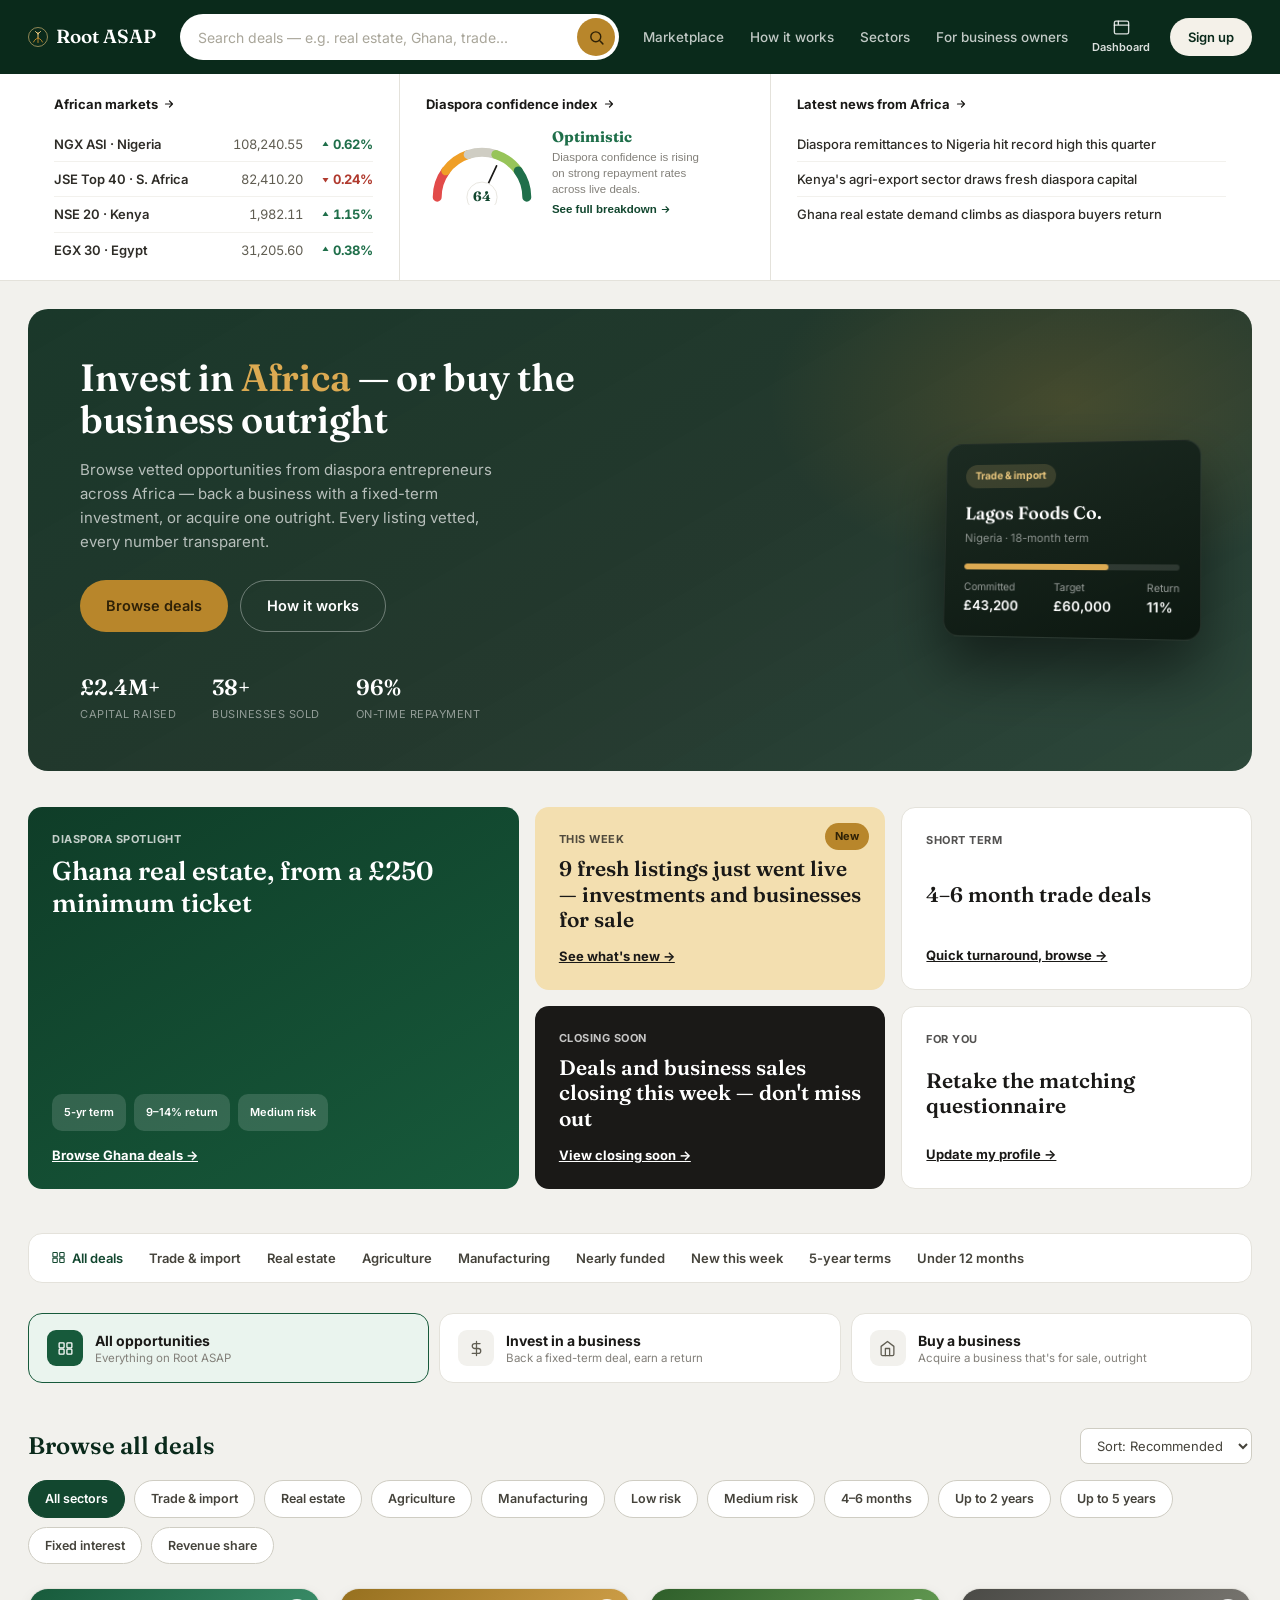
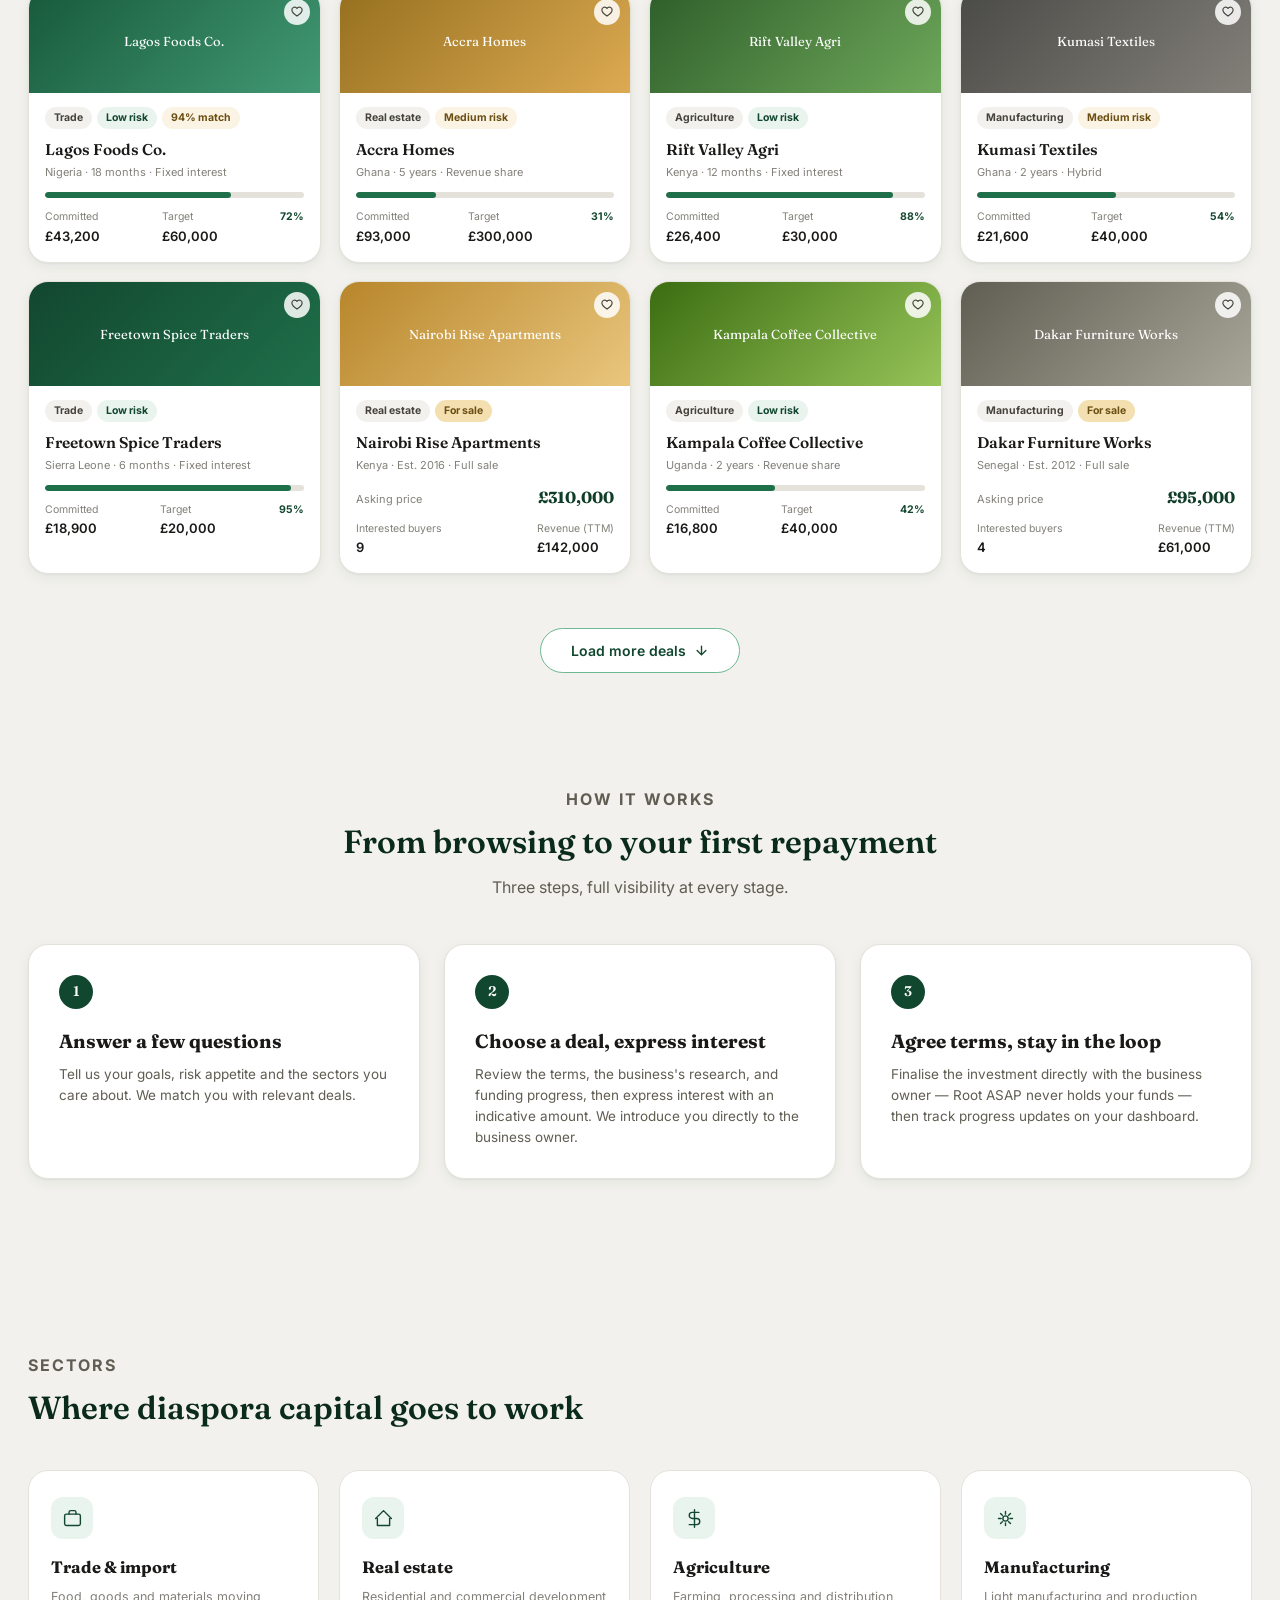
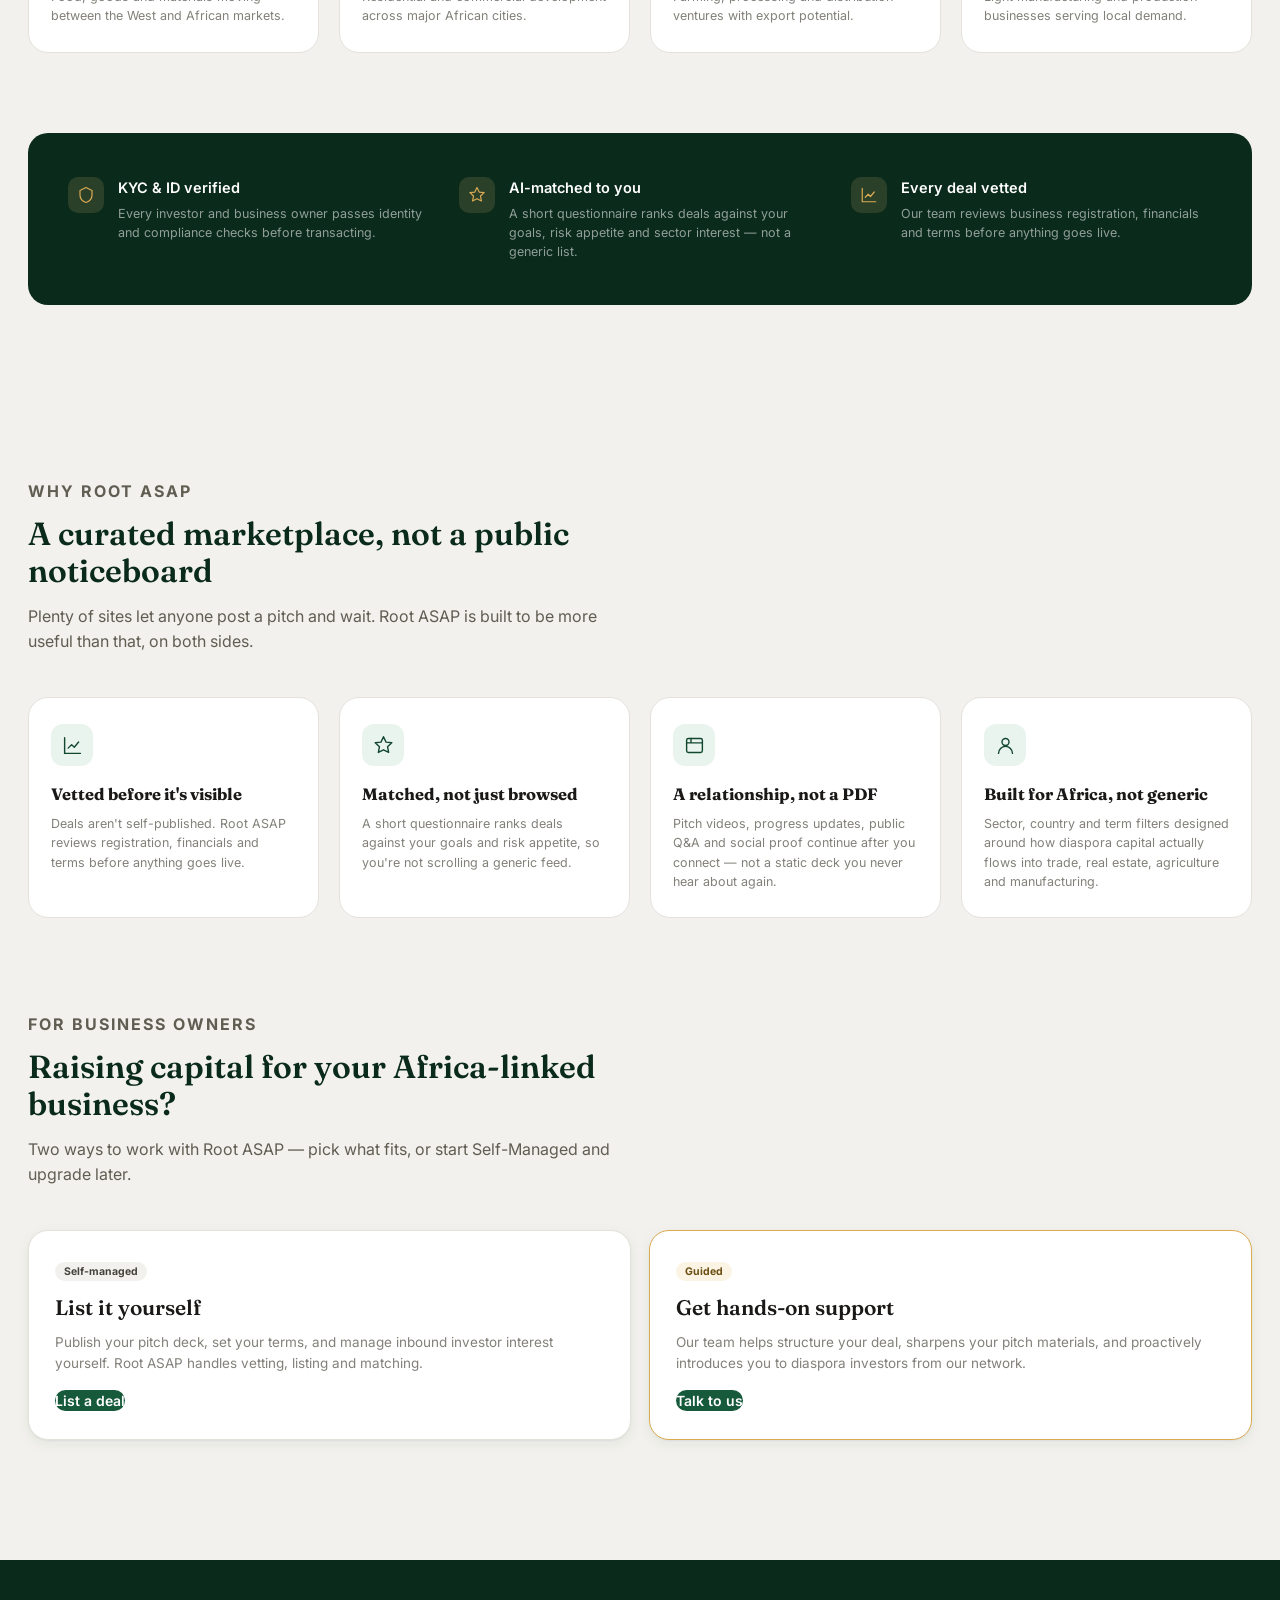
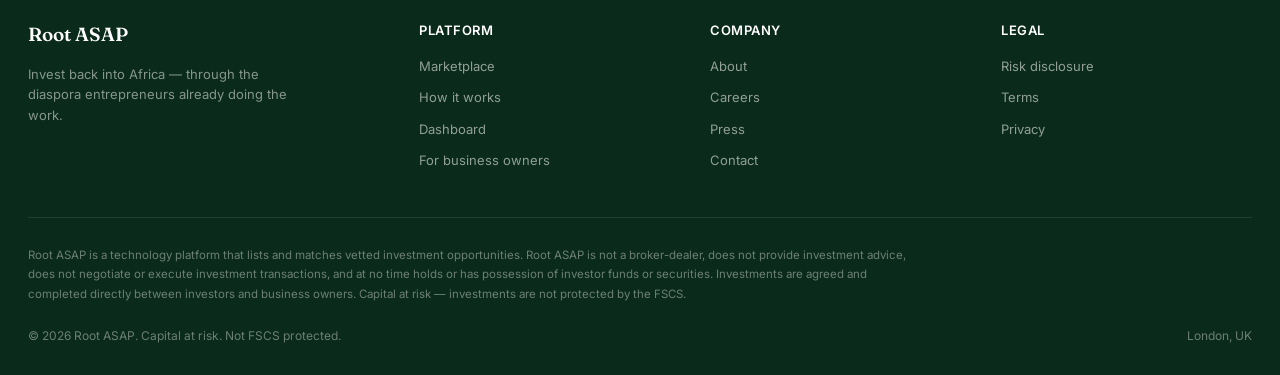
==== index.html @ ba9bbd2f "Add files via upload" ====
<!DOCTYPE html>
<html lang="en">
<head>
<meta charset="UTF-8" />
<meta name="viewport" content="width=device-width, initial-scale=1.0" />
<title>Root ASAP — Invest back into Africa</title>
<link rel="preconnect" href="https://fonts.googleapis.com">
<link rel="preconnect" href="https://fonts.gstatic.com" crossorigin>
<link href="https://fonts.googleapis.com/css2?family=Fraunces:opsz,wght@9..144,500;9..144,600;9..144,700&family=Inter:wght@400;500;600;700&display=swap" rel="stylesheet">
<link rel="stylesheet" href="notifications.css">
<style>
  :root{
    --green-50:#EAF4EE; --green-100:#CBE6D6; --green-200:#A0D2B8; --green-300:#6FB894;
    --green-400:#429973; --green-500:#1F6F4A; --green-600:#175A3B; --green-700:#12472F;
    --green-800:#0F3D28; --green-900:#0A2A1B;
    --gold-50:#FBF3E3; --gold-100:#F3DFB0; --gold-200:#E9C67D; --gold-300:#DCAA52;
    --gold-400:#C8963A; --gold-500:#B8862B; --gold-600:#96701F; --gold-700:#6B4E12;
    --gray-0:#FFFFFF; --gray-50:#FAFAF8; --gray-100:#F2F1ED; --gray-200:#E4E2DB;
    --gray-300:#CFCDC3; --gray-400:#A9A69A; --gray-500:#83807A; --gray-600:#605D52;
    --gray-700:#45433B; --gray-800:#2E2C27; --gray-900:#1A1917;
    --success:#1F6F4A; --success-bg:#EAF4EE; --success-text:#12472F;
    --warning:#B8862B; --warning-bg:#FBF3E3; --warning-text:#6B4E12;
    --danger:#B03A2E; --danger-bg:#FDECEA; --danger-text:#7A281E;
    --font-display:'Fraunces', Georgia, serif;
    --font-body:'Inter', -apple-system, BlinkMacSystemFont, sans-serif;
    --radius-sm:8px; --radius-md:14px; --radius-lg:20px; --radius-pill:999px;
    --shadow-card:0 1px 2px rgba(15,61,40,0.05), 0 4px 14px rgba(15,61,40,0.06);
  }
  *{box-sizing:border-box; margin:0; padding:0;}
  html{scroll-behavior:smooth;}
  body{background:var(--gray-100); color:var(--gray-900); font-family:var(--font-body); font-size:14px; line-height:1.55;}
  a{color:inherit; text-decoration:none;}
  .container{max-width:1280px; margin:0 auto; padding:0 28px;}
  .btn{font-family:var(--font-body); font-weight:600; border-radius:var(--radius-pill); border:none; cursor:pointer; display:inline-flex; align-items:center; gap:8px;}
  .btn-lg{padding:14px 26px; font-size:14.5px;}
  .btn-cream{background:#F4F1E9; color:var(--green-900);}
  .btn-cream:hover{background:#fff;}
  .btn-outline-light{background:transparent; color:#fff; border:1.5px solid rgba(255,255,255,0.35);}
  .btn-primary{background:var(--green-600); color:#fff;}
  .btn-primary:hover{background:var(--green-500);}
  .btn-gold{background:var(--gold-500); color:#2E2107;}

  /* ===== NAV ===== */
  nav.mainnav{background:var(--green-900); padding:14px 0;}
  nav.mainnav .container{display:flex; align-items:center; gap:24px;}
  .logo{font-family:var(--font-display); font-weight:600; font-size:19px; color:#fff; display:flex; align-items:center; gap:8px; flex-shrink:0;}
  .logo svg{width:20px; height:20px;}
  .search-bar{flex:1; display:flex; align-items:center; background:#fff; border-radius:var(--radius-pill); padding:4px 4px 4px 18px; max-width:640px;}
  .search-bar input{border:none; outline:none; flex:1; font-family:var(--font-body); font-size:14px; padding:9px 0; color:var(--gray-800);}
  .search-bar input::placeholder{color:var(--gray-400);}
  .search-bar button{background:var(--gold-500); border:none; border-radius:var(--radius-pill); width:38px; height:38px; display:flex; align-items:center; justify-content:center; cursor:pointer; color:#2E2107;}
  .search-bar button svg{width:17px; height:17px;}
  .nav-links{display:flex; gap:26px; font-size:13.5px; font-weight:500; color:rgba(255,255,255,0.75); flex-shrink:0;}
  .nav-links a:hover{color:#fff;}
  .nav-icons{display:flex; align-items:center; gap:20px; flex-shrink:0;}
  .nav-icon{display:flex; flex-direction:column; align-items:center; gap:2px; color:rgba(255,255,255,0.85); font-size:11px; font-weight:600;}
  .nav-icon svg{width:19px; height:19px;}
  .signup-btn{background:#F4F1E9; color:var(--green-900); font-weight:600; font-size:13px; padding:9px 18px; border-radius:var(--radius-pill); white-space:nowrap;}
  .user-chip-wrap{display:none; align-items:center; gap:12px;}
  .user-chip{display:flex; align-items:center; gap:8px; color:#fff; font-size:13px; font-weight:600;}
  .user-avatar{width:28px; height:28px; border-radius:50%; background:var(--gold-400); color:#2E2107; display:flex; align-items:center; justify-content:center; font-size:11px; font-weight:700; flex-shrink:0;}
  .logout-link{font-size:12px; color:rgba(255,255,255,0.6); font-weight:600;}
  .logout-link:hover{color:#fff;}

  /* ===== MARKET TICKER (CNN-style) ===== */
  .market-ticker{background:#fff; border-bottom:1px solid var(--gray-200);}
  .ticker-grid{display:grid; grid-template-columns:1fr 1fr 1.3fr;}
  .ticker-col{padding:20px 26px;}
  .ticker-col + .ticker-col{border-left:1px solid var(--gray-200);}
  .ticker-head{font-size:13px; font-weight:700; color:var(--gray-900); margin-bottom:13px; display:flex; align-items:center; gap:5px;}
  .ticker-head svg{width:12px; height:12px;}
  .market-row{display:flex; justify-content:space-between; align-items:center; font-size:13px; padding:7px 0; border-bottom:1px solid var(--gray-100);}
  .market-row:last-child{border-bottom:none; padding-bottom:0;}
  .market-row .name{font-weight:600; color:var(--gray-800);}
  .market-row .val{color:var(--gray-600); font-variant-numeric:tabular-nums; margin-left:auto; margin-right:14px;}
  .market-row .chg{font-weight:700; display:flex; align-items:center; gap:3px; font-variant-numeric:tabular-nums; min-width:56px; justify-content:flex-end;}
  .chg.up{color:var(--success);}
  .chg.down{color:var(--danger);}
  .chg svg{width:9px; height:9px;}
  .gauge-block{display:flex; align-items:center; gap:14px; cursor:pointer; border:none; background:none; text-align:left; padding:0; width:100%; border-radius:var(--radius-md); transition:background .12s ease;}
  .gauge-block:hover{background:var(--gray-50);}
  .gauge-value-label .val{font-family:var(--font-display); font-size:15px; font-weight:700; color:var(--success);}
  .gauge-value-label .sub{font-size:11.5px; color:var(--gray-500); margin-top:3px; max-width:160px; line-height:1.4;}
  .gauge-value-label .see-breakdown{font-size:11.5px; font-weight:700; color:var(--green-700); margin-top:6px; display:inline-flex; align-items:center; gap:3px;}
  .gauge-value-label .see-breakdown svg{width:11px; height:11px;}
  .news-item{display:block; font-size:13px; color:var(--gray-800); padding:7px 0; border-bottom:1px solid var(--gray-100); font-weight:500;}
  .news-item:last-child{border-bottom:none; padding-bottom:0;}
  .news-item:hover{color:var(--green-700);}

  /* CONFIDENCE INDEX MODAL */
  .modal-overlay{position:fixed; inset:0; background:rgba(10,42,27,0.55); display:none; align-items:center; justify-content:center; padding:24px; z-index:500;}
  .modal-overlay.open{display:flex;}
  .modal-card{background:#fff; border-radius:var(--radius-lg); max-width:560px; width:100%; max-height:88vh; overflow-y:auto; padding:34px; position:relative; box-shadow:0 24px 70px rgba(10,42,27,0.3);}
  .modal-close{position:absolute; top:18px; right:18px; width:32px; height:32px; border-radius:50%; border:none; background:var(--gray-100); color:var(--gray-600); display:flex; align-items:center; justify-content:center; cursor:pointer;}
  .modal-close:hover{background:var(--gray-200);}
  .modal-close svg{width:15px; height:15px;}
  .modal-head{display:flex; align-items:center; gap:20px; margin-bottom:8px;}
  .modal-head svg{flex-shrink:0;}
  .modal-head .val{font-family:var(--font-display); font-size:22px; font-weight:700; color:var(--success);}
  .modal-head .score{font-size:12.5px; color:var(--gray-500); margin-top:2px;}
  .modal-trend{font-size:12px; font-weight:700; color:var(--success); background:var(--success-bg); display:inline-flex; padding:4px 10px; border-radius:999px; margin-top:6px;}
  .modal-section-title{font-size:12px; font-weight:700; color:var(--gray-500); text-transform:uppercase; letter-spacing:0.5px; margin:26px 0 14px;}
  .breakdown-row{margin-bottom:14px;}
  .breakdown-row-top{display:flex; justify-content:space-between; font-size:13px; margin-bottom:6px;}
  .breakdown-row-top .bname{font-weight:600; color:var(--gray-800);}
  .breakdown-row-top .bweight{color:var(--gray-400); font-size:11.5px;}
  .breakdown-row-top .bscore{font-weight:700; color:var(--gray-900);}
  .breakdown-bar{height:7px; border-radius:999px; background:var(--gray-100); overflow:hidden;}
  .breakdown-bar span{display:block; height:100%; background:var(--green-600); border-radius:999px;}
  .modal-note{font-size:12px; color:var(--gray-500); line-height:1.6; margin-top:24px; padding-top:18px; border-top:1px solid var(--gray-100);}

  /* ===== HERO BAND ===== */
  .hero-band-wrap{padding:28px 0 0;}
  .hero-band{
    background:
      linear-gradient(150deg, rgba(10,42,27,0.93) 0%, rgba(13,36,25,0.90) 55%, rgba(10,42,27,0.85) 100%),
      url('https://images.unsplash.com/photo-1570135460237-510ca82c6781?auto=format&fit=crop&w=1800&q=70') center 30%/cover no-repeat;
    border-radius:var(--radius-lg); padding:48px 52px; display:grid; grid-template-columns:1.3fr 1fr; gap:32px; align-items:center; position:relative; overflow:hidden;
  }
  .hero-band::before{content:""; position:absolute; inset:0; background:radial-gradient(ellipse 500px 300px at 85% 20%, rgba(184,134,43,0.22), transparent 60%);}
  .hero-band-copy{position:relative; z-index:1;}
  .hero-band-copy h1{font-family:var(--font-display); font-size:38px; font-weight:600; color:#fff; line-height:1.12; letter-spacing:-0.3px;}
  .hero-band-copy h1 .accent{color:var(--gold-300);}
  .hero-band-copy p{margin-top:16px; color:rgba(255,255,255,0.68); font-size:15px; max-width:440px; line-height:1.6;}
  .hero-band-actions{display:flex; gap:12px; margin-top:26px;}
  .hero-stats-inline{display:flex; gap:36px; margin-top:38px;}
  .hero-stats-inline div{display:flex; flex-direction:column;}
  .hero-stats-inline b{font-family:var(--font-display); font-size:22px; color:#fff; font-weight:600;}
  .hero-stats-inline span{font-size:11px; color:rgba(255,255,255,0.5); text-transform:uppercase; letter-spacing:0.5px; margin-top:2px;}

  .deal-card-float{
    position:relative; z-index:1; width:260px; margin-left:auto;
    background:linear-gradient(160deg, #1c2b22, #0c1710);
    border:1px solid rgba(255,255,255,0.08);
    border-radius:16px; padding:20px; color:#fff;
    transform:perspective(900px) rotateY(-10deg) rotateX(4deg);
    box-shadow:0 30px 60px rgba(0,0,0,0.5);
  }
  .deal-card-float .tag{display:inline-block; background:rgba(233,198,125,0.16); color:var(--gold-200); font-size:10.5px; font-weight:700; padding:4px 10px; border-radius:999px;}
  .deal-card-float h4{font-family:var(--font-display); font-size:18px; margin-top:12px; font-weight:600;}
  .deal-card-float .meta{font-size:11.5px; color:rgba(255,255,255,0.5); margin-top:3px;}
  .deal-card-float .bar{height:6px; background:rgba(255,255,255,0.12); border-radius:99px; margin-top:16px; overflow:hidden;}
  .deal-card-float .bar-fill{height:100%; width:68%; background:var(--gold-300); border-radius:99px;}
  .deal-card-float .row{display:flex; justify-content:space-between; margin-top:10px; font-size:10.5px; color:rgba(255,255,255,0.55);}
  .deal-card-float .row b{color:#fff; font-size:13.5px; display:block; font-weight:600;}

  /* ===== PROMO GRID ===== */
  .promo-section{padding:36px 0 8px;}
  .promo-grid{display:grid; grid-template-columns:1.4fr 1fr 1fr; grid-template-rows:auto auto; gap:16px;}
  .promo-tile{border-radius:var(--radius-md); padding:24px; position:relative; overflow:hidden; display:flex; flex-direction:column; justify-content:space-between; min-height:150px;}
  .promo-tile.big{grid-row:span 2; min-height:300px; background:linear-gradient(150deg, var(--green-800), var(--green-600)); color:#fff;}
  .promo-tile.gold{background:var(--gold-100); color:var(--gold-800);}
  .promo-tile.cream{background:#fff; border:1px solid var(--gray-200); color:var(--gray-900);}
  .promo-tile.dark{background:var(--gray-900); color:#fff;}
  .promo-tile .kicker{font-size:11px; font-weight:700; text-transform:uppercase; letter-spacing:0.5px; opacity:0.75;}
  .promo-tile h3{font-family:var(--font-display); font-size:21px; font-weight:600; margin-top:8px; line-height:1.2;}
  .promo-tile.big h3{font-size:26px;}
  .promo-tile p.link{margin-top:14px; font-size:13px; font-weight:700; text-decoration:underline;}
  .promo-tile .badge-corner{position:absolute; top:16px; right:16px; background:var(--gold-500); color:#2E2107; font-size:11px; font-weight:700; padding:5px 10px; border-radius:999px;}
  .promo-visual{display:flex; gap:8px; margin-top:16px;}
  .promo-visual .chip{background:rgba(255,255,255,0.14); border-radius:10px; padding:10px 12px; font-size:11px; font-weight:600;}

  /* ===== CATEGORY NAV ===== */
  .catnav{background:#fff; border:1px solid var(--gray-200); border-radius:var(--radius-md); margin-top:36px;}
  .catnav .cn-row{display:flex; align-items:center; gap:26px; overflow-x:auto; padding:14px 22px;}
  .catnav a{font-size:13px; font-weight:600; color:var(--gray-700); white-space:nowrap; display:flex; align-items:center; gap:6px;}
  .catnav a.active{color:var(--green-700);}
  .catnav a:hover{color:var(--green-700);}
  .catnav svg{width:15px; height:15px;}

  /* ===== BROWSE / FILTER ===== */
  .browse-head{display:flex; align-items:center; justify-content:space-between; padding:36px 0 16px;}
  .browse-head h2{font-family:var(--font-display); font-size:24px; font-weight:600; color:var(--green-900);}
  .sort-select{font-family:var(--font-body); font-size:13px; padding:8px 12px; border-radius:var(--radius-sm); border:1px solid var(--gray-300); background:#fff; color:var(--gray-700);}
  .filter-pills{display:flex; gap:9px; flex-wrap:wrap; padding-bottom:24px;}
  .pill{font-size:12.5px; font-weight:600; padding:8px 16px; border-radius:999px; border:1.4px solid var(--gray-300); background:#fff; color:var(--gray-700); cursor:pointer;}
  .pill.active{background:var(--green-700); border-color:var(--green-700); color:#fff;}

  /* ===== DEAL GRID ===== */
  .deal-grid{display:grid; grid-template-columns:repeat(4,1fr); gap:18px; padding-bottom:20px;}
  .deal-card{display:block; background:#fff; border:1px solid var(--gray-200); border-radius:var(--radius-lg); overflow:hidden; box-shadow:var(--shadow-card); transition:box-shadow .15s ease, transform .15s ease;}
  .deal-card:hover{transform:translateY(-2px); box-shadow:0 8px 24px rgba(15,61,40,0.1);}
  .deal-card .thumb{height:104px; display:flex; align-items:center; justify-content:center; color:#fff; font-family:var(--font-display); font-size:13px; text-align:center; padding:0 14px; position:relative;}
  .deal-card .thumb.trade{background:linear-gradient(135deg, var(--green-600), var(--green-400));}
  .deal-card .thumb.realestate{background:linear-gradient(135deg, var(--gold-600), var(--gold-300));}
  .deal-card .thumb.agri{background:linear-gradient(135deg, #2E5E2A, #6FA85B);}
  .deal-card .thumb.mfg{background:linear-gradient(135deg, #4A4A46, #83807A);}
  .deal-card .thumb .fav{position:absolute; top:10px; right:10px; width:26px; height:26px; border-radius:50%; background:rgba(255,255,255,0.85); display:flex; align-items:center; justify-content:center; color:var(--gray-700);}
  .deal-card .thumb .fav svg{width:14px; height:14px;}
  .deal-card .body{padding:14px 16px 16px;}
  .tags{display:flex; gap:5px; margin-bottom:9px; flex-wrap:wrap;}
  .badge{font-size:10.5px; font-weight:700; padding:3px 9px; border-radius:999px;}
  .badge-neutral{background:var(--gray-100); color:var(--gray-700);}
  .badge-success{background:var(--success-bg); color:var(--success-text);}
  .badge-warning{background:var(--warning-bg); color:var(--warning-text);}
  .badge-danger{background:var(--danger-bg); color:var(--danger-text);}
  .deal-card h4{font-family:var(--font-display); font-size:15.5px; margin-bottom:2px; font-weight:600;}
  .deal-card .meta{font-size:11px; color:var(--gray-500); margin-bottom:11px;}
  .progress{background:var(--gray-200); border-radius:99px; height:6px; overflow:hidden;}
  .progress-fill{height:100%; background:var(--green-500); border-radius:99px;}
  .stats-row{display:flex; justify-content:space-between; margin-top:11px; font-size:10.5px; color:var(--gray-500);}
  .stats-row b{display:block; font-size:13px; color:var(--gray-900); font-weight:600;}
  .stats-row .pct{color:var(--green-700); font-weight:700;}
  .deal-card.is-hidden{display:none;}
  .badge-sale{background:var(--gold-100); color:var(--gold-700);}
  .sale-price-row{display:flex; justify-content:space-between; align-items:baseline; margin-top:11px;}
  .sale-price-row .label{font-size:11px; color:var(--gray-500);}
  .sale-price-row .price{font-family:var(--font-display); font-weight:700; font-size:16px; color:var(--green-800);}

  /* DEAL TYPE TOGGLE */
  .deal-type-toggle{display:flex; gap:10px; margin:30px 0 8px; flex-wrap:wrap;}
  .dtt-btn{flex:1; min-width:220px; display:flex; align-items:center; gap:12px; padding:16px 18px; border-radius:var(--radius-md); border:1.6px solid var(--gray-200); background:#fff; cursor:pointer; text-align:left; font-family:var(--font-body);}
  .dtt-btn .dtt-icon{width:36px; height:36px; border-radius:9px; background:var(--gray-100); color:var(--gray-600); display:flex; align-items:center; justify-content:center; flex-shrink:0;}
  .dtt-btn .dtt-icon svg{width:17px; height:17px;}
  .dtt-btn .dtt-title{font-weight:700; font-size:14px; color:var(--gray-900);}
  .dtt-btn .dtt-sub{font-size:11.5px; color:var(--gray-500); margin-top:2px;}
  .dtt-btn.active{border-color:var(--green-600); background:var(--green-50);}
  .dtt-btn.active .dtt-icon{background:var(--green-600); color:#fff;}
  .dtt-btn:hover{border-color:var(--green-400);}
  .load-more-wrap{display:flex; justify-content:center; padding:34px 0 20px;}
  .btn-loadmore{background:#fff; color:var(--green-700); border:1.5px solid var(--green-300); border-radius:999px; padding:13px 30px; font-family:var(--font-body); font-weight:600; font-size:14px; cursor:pointer; display:inline-flex; align-items:center; gap:8px;}
  .btn-loadmore:hover{background:var(--green-50); border-color:var(--green-500);}
  .btn-loadmore:disabled{color:var(--gray-400); border-color:var(--gray-200); background:#fff; cursor:default;}
  .btn-loadmore svg{width:15px; height:15px;}

  /* ===== HOW IT WORKS ===== */
  section{padding:80px 0;}
  .eyebrow{font-size:12px; text-transform:uppercase; letter-spacing:2px; color:var(--green-600); font-weight:700; margin-bottom:12px;}
  .section-head{max-width:600px; margin-bottom:44px;}
  .section-head h2{font-family:var(--font-display); font-size:32px; font-weight:600; color:var(--green-900); line-height:1.15;}
  .section-head p{margin-top:14px; color:var(--gray-600); font-size:16px;}
  .section-head.center{margin-left:auto; margin-right:auto; text-align:center;}
  .steps{display:grid; grid-template-columns:repeat(3,1fr); gap:24px;}
  .step-card{background:#fff; border:1px solid var(--gray-200); border-radius:var(--radius-lg); padding:30px; box-shadow:var(--shadow-card);}
  .step-num{width:34px; height:34px; border-radius:50%; background:var(--green-700); color:#fff; display:flex; align-items:center; justify-content:center; font-family:var(--font-display); font-weight:600; font-size:14px;}
  .step-card h3{font-family:var(--font-display); font-size:19px; margin:18px 0 8px; color:var(--gray-900);}
  .step-card p{color:var(--gray-600); font-size:13.5px;}

  /* ===== SECTORS ===== */
  .sector-grid{display:grid; grid-template-columns:repeat(4,1fr); gap:20px;}
  .sector-card{background:#fff; border:1px solid var(--gray-200); border-radius:var(--radius-lg); padding:26px 22px; text-align:left;}
  .sector-card .icon{width:42px; height:42px; border-radius:12px; background:var(--green-50); color:var(--green-700); display:flex; align-items:center; justify-content:center; margin-bottom:16px;}
  .sector-card .icon svg{width:21px; height:21px;}
  .sector-card h4{font-family:var(--font-display); font-size:16.5px; margin-bottom:6px;}
  .sector-card p{font-size:12.5px; color:var(--gray-500);}

  /* ===== TRUST STRIP ===== */
  .trust-strip{background:var(--green-900); border-radius:var(--radius-lg); padding:44px 40px; display:grid; grid-template-columns:repeat(3,1fr); gap:30px;}
  .trust-item{display:flex; gap:14px; align-items:flex-start;}
  .trust-item .icon{width:36px; height:36px; border-radius:10px; background:rgba(233,198,125,0.14); color:var(--gold-300); display:flex; align-items:center; justify-content:center; flex-shrink:0;}
  .trust-item .icon svg{width:18px; height:18px;}
  .trust-item h4{color:#fff; font-size:14.5px; font-weight:600; margin-bottom:6px;}
  .trust-item p{color:rgba(255,255,255,0.55); font-size:12.5px; line-height:1.5;}

  /* ===== BUSINESS CTA ===== */
  .biz-cta{background:linear-gradient(120deg, var(--gold-50), #fff); border:1px solid var(--gray-200); border-radius:var(--radius-lg); padding:52px 56px; display:flex; align-items:center; justify-content:space-between; gap:36px;}
  .biz-cta .copy h2{font-family:var(--font-display); font-size:28px; color:var(--green-900); max-width:420px; line-height:1.2;}
  .biz-cta .copy p{margin-top:12px; color:var(--gray-600); max-width:420px;}
  .biz-cta .actions{display:flex; gap:12px; flex-shrink:0;}

  /* ===== FOOTER ===== */
  footer{background:var(--green-900); padding:60px 0 30px; margin-top:20px;}
  .footer-grid{display:grid; grid-template-columns:1.4fr 1fr 1fr 1fr; gap:40px; padding-bottom:36px; border-bottom:1px solid rgba(255,255,255,0.1);}
  .footer-brand .logo{margin-bottom:14px;}
  .footer-brand p{color:rgba(255,255,255,0.5); font-size:13px; max-width:260px; line-height:1.6;}
  .footer-col h5{color:#fff; font-size:13px; font-weight:600; margin-bottom:16px; text-transform:uppercase; letter-spacing:0.5px;}
  .footer-col a{display:block; color:rgba(255,255,255,0.55); font-size:13px; margin-bottom:11px;}
  .footer-col a:hover{color:#fff;}
  .footer-bottom{display:flex; justify-content:space-between; padding-top:22px; font-size:12px; color:rgba(255,255,255,0.4);}

  @media (max-width:1000px){
    .deal-grid, .sector-grid{grid-template-columns:repeat(2,1fr);}
    .steps, .footer-grid, .trust-strip{grid-template-columns:1fr;}
    .promo-grid{grid-template-columns:1fr 1fr;}
    .promo-tile.big{grid-row:auto; grid-column:span 2;}
    .ticker-grid{grid-template-columns:1fr;}
    .ticker-col + .ticker-col{border-left:none; border-top:1px solid var(--gray-200);}
    .hero-band{grid-template-columns:1fr;}
    .deal-card-float{margin:0 auto;}
    .search-bar{max-width:220px;}
    .nav-links{display:none;}
    .biz-cta{flex-direction:column; text-align:center; padding:36px 24px;}
  }

  @media (max-width:600px){
    .deal-grid, .sector-grid{grid-template-columns:1fr;}
    .promo-grid{grid-template-columns:1fr;}
    .promo-tile.big{grid-column:span 1;}
    .hero-stats-inline{flex-direction:column; gap:14px;}
    .hero-band h1{font-size:32px;}
    .container{padding:0 18px;}
    .footer-bottom{flex-direction:column; gap:10px; text-align:center;}
  }
</style>
</head>
<body>

<nav class="mainnav">
  <div class="container">
    <a class="logo" href="index.html">
      <svg viewBox="0 0 40 40" fill="none" xmlns="http://www.w3.org/2000/svg">
        <circle cx="20" cy="20" r="19" stroke="#E9C67D" stroke-width="1.2"/>
        <path d="M20 11 L20 22" stroke="#E9C67D" stroke-width="2" stroke-linecap="round"/>
        <path d="M20 14 L15 9" stroke="#E9C67D" stroke-width="2" stroke-linecap="round"/>
        <path d="M20 14 L25 9" stroke="#E9C67D" stroke-width="2" stroke-linecap="round"/>
        <path d="M20 22 C 20 22, 13 24, 11 30" stroke="#B8862B" stroke-width="2" stroke-linecap="round" fill="none"/>
        <path d="M20 22 C 20 22, 20 26, 20 31" stroke="#B8862B" stroke-width="2" stroke-linecap="round" fill="none"/>
        <path d="M20 22 C 20 22, 27 24, 29 30" stroke="#B8862B" stroke-width="2" stroke-linecap="round" fill="none"/>
      </svg>
      Root ASAP
    </a>
    <div class="search-bar">
      <input type="text" placeholder="Search deals — e.g. real estate, Ghana, trade..." />
      <button aria-label="Search"><svg viewBox="0 0 24 24" fill="none" stroke="currentColor" stroke-width="2"><circle cx="11" cy="11" r="7"/><path d="M21 21l-4.3-4.3" stroke-linecap="round"/></svg></button>
    </div>
    <div class="nav-links" id="navLinksMain">
      <a href="#browse">Marketplace</a>
      <a href="#how">How it works</a>
      <a href="#sectors">Sectors</a>
      <a href="#business">For business owners</a>
    </div>
    <button class="nav-hamburger" id="navHamburger" aria-label="Menu" type="button"><svg viewBox="0 0 24 24" fill="none" stroke="currentColor" stroke-width="2"><path d="M3 6h18M3 12h18M3 18h18" stroke-linecap="round"/></svg></button>
    <div class="nav-icons">
      <a class="nav-icon" href="dashboard.html" id="dashboardNavLink"><svg viewBox="0 0 24 24" fill="none" stroke="currentColor" stroke-width="1.7"><rect x="3" y="4" width="18" height="16" rx="2"/><path d="M3 9h18M8 4v5" stroke-linecap="round"/></svg>Dashboard</a>
      <div class="notif-bell-wrap" id="notifBellWrap"></div>
      <a class="signup-btn" href="auth.html" id="signupBtn">Sign up</a>
      <div class="user-chip-wrap" id="userChipWrap">
        <a class="user-chip" id="userChipLink" href="dashboard.html"><span class="user-avatar" id="userAvatarInitials">--</span><span id="userChipName">Name</span></a>
        <a class="logout-link" id="logoutLink" href="#">Log out</a>
      </div>
    </div>
  </div>
</nav>

<div class="market-ticker">
  <div class="container">
    <div class="ticker-grid">

      <div class="ticker-col">
        <div class="ticker-head">African markets <svg viewBox="0 0 24 24" fill="none" stroke="currentColor" stroke-width="2.4"><path d="M5 12h14M13 6l6 6-6 6" stroke-linecap="round" stroke-linejoin="round"/></svg></div>
        <div class="market-row">
          <span class="name">NGX ASI · Nigeria</span>
          <span class="val">108,240.55</span>
          <span class="chg up"><svg viewBox="0 0 24 24" fill="currentColor"><path d="M12 4l8 12H4z"/></svg>0.62%</span>
        </div>
        <div class="market-row">
          <span class="name">JSE Top 40 · S. Africa</span>
          <span class="val">82,410.20</span>
          <span class="chg down"><svg viewBox="0 0 24 24" fill="currentColor"><path d="M12 20L4 8h16z"/></svg>0.24%</span>
        </div>
        <div class="market-row">
          <span class="name">NSE 20 · Kenya</span>
          <span class="val">1,982.11</span>
          <span class="chg up"><svg viewBox="0 0 24 24" fill="currentColor"><path d="M12 4l8 12H4z"/></svg>1.15%</span>
        </div>
        <div class="market-row">
          <span class="name">EGX 30 · Egypt</span>
          <span class="val">31,205.60</span>
          <span class="chg up"><svg viewBox="0 0 24 24" fill="currentColor"><path d="M12 4l8 12H4z"/></svg>0.38%</span>
        </div>
      </div>

      <div class="ticker-col">
        <div class="ticker-head">Diaspora confidence index <svg viewBox="0 0 24 24" fill="none" stroke="currentColor" stroke-width="2.4"><path d="M5 12h14M13 6l6 6-6 6" stroke-linecap="round" stroke-linejoin="round"/></svg></div>
        <button type="button" class="gauge-block" id="confidenceGaugeTrigger" aria-haspopup="dialog">
          <svg width="112" height="66" viewBox="0 0 200 110">
            <path d="M20,100 A80,80 0 0,1 35.3,53" stroke="#E24B4A" stroke-width="16" fill="none" stroke-linecap="round"/>
            <path d="M35.3,53 A80,80 0 0,1 75.3,23.9" stroke="#EF9F27" stroke-width="16" fill="none" stroke-linecap="round"/>
            <path d="M75.3,23.9 A80,80 0 0,1 124.7,23.9" stroke="#CFCDC3" stroke-width="16" fill="none" stroke-linecap="round"/>
            <path d="M124.7,23.9 A80,80 0 0,1 164.7,53" stroke="#97C459" stroke-width="16" fill="none" stroke-linecap="round"/>
            <path d="M164.7,53 A80,80 0 0,1 180,100" stroke="#1F6F4A" stroke-width="16" fill="none" stroke-linecap="round"/>
            <line x1="100" y1="100" x2="126" y2="44" stroke="#1A1917" stroke-width="3" stroke-linecap="round"/>
            <circle cx="100" cy="100" r="7" fill="#1A1917"/>
            <circle cx="100" cy="100" r="27" fill="#fff" stroke="#E4E2DB" stroke-width="1.5"/>
            <text x="100" y="107" text-anchor="middle" font-family="Fraunces, serif" font-weight="700" font-size="24" fill="#12472F">64</text>
          </svg>
          <div class="gauge-value-label">
            <div class="val">Optimistic</div>
            <div class="sub">Diaspora confidence is rising on strong repayment rates across live deals.</div>
            <span class="see-breakdown">See full breakdown <svg viewBox="0 0 24 24" fill="none" stroke="currentColor" stroke-width="2.4"><path d="M5 12h14M13 6l6 6-6 6" stroke-linecap="round" stroke-linejoin="round"/></svg></span>
          </div>
        </button>
      </div>

      <div class="ticker-col">
        <div class="ticker-head">Latest news from Africa <svg viewBox="0 0 24 24" fill="none" stroke="currentColor" stroke-width="2.4"><path d="M5 12h14M13 6l6 6-6 6" stroke-linecap="round" stroke-linejoin="round"/></svg></div>
        <a class="news-item" href="news.html?article=remittances-nigeria">Diaspora remittances to Nigeria hit record high this quarter</a>
        <a class="news-item" href="news.html?article=kenya-agri-export">Kenya's agri-export sector draws fresh diaspora capital</a>
        <a class="news-item" href="news.html?article=ghana-real-estate">Ghana real estate demand climbs as diaspora buyers return</a>
      </div>

    </div>
  </div>
</div>

<div class="modal-overlay" id="confidenceModal" role="dialog" aria-modal="true" aria-label="Diaspora confidence index breakdown">
  <div class="modal-card">
    <button type="button" class="modal-close" id="confidenceModalClose" aria-label="Close"><svg viewBox="0 0 24 24" fill="none" stroke="currentColor" stroke-width="2.2"><path d="M6 6l12 12M18 6L6 18" stroke-linecap="round"/></svg></button>

    <div class="modal-head">
      <svg width="90" height="53" viewBox="0 0 200 110">
        <path d="M20,100 A80,80 0 0,1 35.3,53" stroke="#E24B4A" stroke-width="16" fill="none" stroke-linecap="round"/>
        <path d="M35.3,53 A80,80 0 0,1 75.3,23.9" stroke="#EF9F27" stroke-width="16" fill="none" stroke-linecap="round"/>
        <path d="M75.3,23.9 A80,80 0 0,1 124.7,23.9" stroke="#CFCDC3" stroke-width="16" fill="none" stroke-linecap="round"/>
        <path d="M124.7,23.9 A80,80 0 0,1 164.7,53" stroke="#97C459" stroke-width="16" fill="none" stroke-linecap="round"/>
        <path d="M164.7,53 A80,80 0 0,1 180,100" stroke="#1F6F4A" stroke-width="16" fill="none" stroke-linecap="round"/>
        <line x1="100" y1="100" x2="126" y2="44" stroke="#1A1917" stroke-width="3" stroke-linecap="round"/>
        <circle cx="100" cy="100" r="7" fill="#1A1917"/>
        <circle cx="100" cy="100" r="27" fill="#fff" stroke="#E4E2DB" stroke-width="1.5"/>
        <text x="100" y="107" text-anchor="middle" font-family="Fraunces, serif" font-weight="700" font-size="24" fill="#12472F">64</text>
      </svg>
      <div>
        <div class="val">Optimistic — 64 / 100</div>
        <div class="score">Diaspora Confidence Index, updated weekly</div>
        <span class="modal-trend">▲ +4 points vs last month</span>
      </div>
    </div>

    <div class="modal-section-title">What makes up the score</div>

    <div class="breakdown-row">
      <div class="breakdown-row-top"><span class="bname">Repayment performance <span class="bweight">· 40% weight</span></span><span class="bscore">71</span></div>
      <div class="breakdown-bar"><span style="width:71%; background:var(--green-600);"></span></div>
    </div>
    <div class="breakdown-row">
      <div class="breakdown-row-top"><span class="bname">Deal completion rate <span class="bweight">· 25% weight</span></span><span class="bscore">68</span></div>
      <div class="breakdown-bar"><span style="width:68%; background:var(--green-600);"></span></div>
    </div>
    <div class="breakdown-row">
      <div class="breakdown-row-top"><span class="bname">Investor re-investment rate <span class="bweight">· 20% weight</span></span><span class="bscore">58</span></div>
      <div class="breakdown-bar"><span style="width:58%; background:var(--gold-500);"></span></div>
    </div>
    <div class="breakdown-row">
      <div class="breakdown-row-top"><span class="bname">Platform sentiment survey <span class="bweight">· 15% weight</span></span><span class="bscore">52</span></div>
      <div class="breakdown-bar"><span style="width:52%; background:var(--gold-500);"></span></div>
    </div>

    <div class="modal-section-title">Confidence by sector</div>

    <div class="breakdown-row">
      <div class="breakdown-row-top"><span class="bname">Trade &amp; import</span><span class="bscore">70</span></div>
      <div class="breakdown-bar"><span style="width:70%; background:var(--green-600);"></span></div>
    </div>
    <div class="breakdown-row">
      <div class="breakdown-row-top"><span class="bname">Agriculture</span><span class="bscore">66</span></div>
      <div class="breakdown-bar"><span style="width:66%; background:var(--green-600);"></span></div>
    </div>
    <div class="breakdown-row">
      <div class="breakdown-row-top"><span class="bname">Real estate</span><span class="bscore">61</span></div>
      <div class="breakdown-bar"><span style="width:61%; background:var(--gold-500);"></span></div>
    </div>
    <div class="breakdown-row">
      <div class="breakdown-row-top"><span class="bname">Manufacturing</span><span class="bscore">55</span></div>
      <div class="breakdown-bar"><span style="width:55%; background:var(--gold-500);"></span></div>
    </div>

    <div class="modal-note">The Diaspora Confidence Index is calculated from live repayment and completion data across the Root ASAP marketplace plus a rolling investor sentiment survey. It reflects platform-wide activity, not a forecast or guarantee for any individual deal.</div>
  </div>
</div>

<div class="container">

  <div class="hero-band-wrap">
    <div class="hero-band">
      <div class="hero-band-copy">
        <h1>Invest in <span class="accent">Africa</span> — or buy the business outright</h1>
        <p>Browse vetted opportunities from diaspora entrepreneurs across Africa — back a business with a fixed-term investment, or acquire one outright. Every listing vetted, every number transparent.</p>
        <div class="hero-band-actions">
          <a class="btn btn-gold btn-lg" href="#browse">Browse deals</a>
          <a class="btn btn-outline-light btn-lg" href="#how">How it works</a>
        </div>
        <div class="hero-stats-inline">
          <div><b>£2.4M+</b><span>Capital raised</span></div>
          <div><b>38+</b><span>Businesses sold</span></div>
          <div><b>96%</b><span>On-time repayment</span></div>
        </div>
      </div>
      <div class="deal-card-float">
        <span class="tag">Trade &amp; import</span>
        <h4>Lagos Foods Co.</h4>
        <div class="meta">Nigeria · 18-month term</div>
        <div class="bar"><div class="bar-fill"></div></div>
        <div class="row">
          <div>Committed<b>£43,200</b></div>
          <div>Target<b>£60,000</b></div>
          <div>Return<b>11%</b></div>
        </div>
      </div>
    </div>
  </div>

  <div class="promo-section">
    <div class="promo-grid">
      <div class="promo-tile big">
        <div>
          <div class="kicker">Diaspora spotlight</div>
          <h3>Ghana real estate, from a £250 minimum ticket</h3>
        </div>
        <div>
          <div class="promo-visual">
            <div class="chip">5-yr term</div>
            <div class="chip">9–14% return</div>
            <div class="chip">Medium risk</div>
          </div>
          <p class="link">Browse Ghana deals →</p>
        </div>
      </div>
      <div class="promo-tile gold">
        <div class="badge-corner">New</div>
        <div class="kicker">This week</div>
        <h3>9 fresh listings just went live — investments and businesses for sale</h3>
        <p class="link">See what's new →</p>
      </div>
      <div class="promo-tile cream">
        <div class="kicker">Short term</div>
        <h3>4–6 month trade deals</h3>
        <p class="link">Quick turnaround, browse →</p>
      </div>
      <div class="promo-tile dark">
        <div class="kicker">Closing soon</div>
        <h3>Deals and business sales closing this week — don't miss out</h3>
        <p class="link">View closing soon →</p>
      </div>
      <div class="promo-tile cream">
        <div class="kicker">For you</div>
        <h3>Retake the matching questionnaire</h3>
        <p class="link">Update my profile →</p>
      </div>
    </div>
  </div>

  <div class="catnav">
    <div class="cn-row">
      <a href="#" class="active"><svg viewBox="0 0 24 24" fill="none" stroke="currentColor" stroke-width="1.7"><rect x="3" y="4" width="7" height="7" rx="1"/><rect x="14" y="4" width="7" height="7" rx="1"/><rect x="3" y="13" width="7" height="7" rx="1"/><rect x="14" y="13" width="7" height="7" rx="1"/></svg>All deals</a>
      <a href="#">Trade &amp; import</a>
      <a href="#">Real estate</a>
      <a href="#">Agriculture</a>
      <a href="#">Manufacturing</a>
      <a href="#">Nearly funded</a>
      <a href="#">New this week</a>
      <a href="#">5-year terms</a>
      <a href="#">Under 12 months</a>
    </div>
  </div>

  <div id="browse">
    <div class="deal-type-toggle">
      <button type="button" class="dtt-btn active" data-type="all">
        <span class="dtt-icon"><svg viewBox="0 0 24 24" fill="none" stroke="currentColor" stroke-width="1.8"><rect x="3" y="4" width="7" height="7" rx="1"/><rect x="14" y="4" width="7" height="7" rx="1"/><rect x="3" y="13" width="7" height="7" rx="1"/><rect x="14" y="13" width="7" height="7" rx="1"/></svg></span>
        <span><span class="dtt-title">All opportunities</span><span class="dtt-sub" style="display:block;">Everything on Root ASAP</span></span>
      </button>
      <button type="button" class="dtt-btn" data-type="investment">
        <span class="dtt-icon"><svg viewBox="0 0 24 24" fill="none" stroke="currentColor" stroke-width="1.8"><path d="M12 2v20M17 5H9.5a3.5 3.5 0 000 7h5a3.5 3.5 0 010 7H6" stroke-linecap="round"/></svg></span>
        <span><span class="dtt-title">Invest in a business</span><span class="dtt-sub" style="display:block;">Back a fixed-term deal, earn a return</span></span>
      </button>
      <button type="button" class="dtt-btn" data-type="sale">
        <span class="dtt-icon"><svg viewBox="0 0 24 24" fill="none" stroke="currentColor" stroke-width="1.8"><path d="M3 9l9-7 9 7v11a2 2 0 01-2 2H5a2 2 0 01-2-2z" stroke-linecap="round" stroke-linejoin="round"/><path d="M9 22V12h6v10" stroke-linecap="round" stroke-linejoin="round"/></svg></span>
        <span><span class="dtt-title">Buy a business</span><span class="dtt-sub" style="display:block;">Acquire a business that's for sale, outright</span></span>
      </button>
    </div>

    <div class="browse-head">
      <h2 id="browseHeading">Browse all deals</h2>
      <select class="sort-select">
        <option>Sort: Recommended</option>
        <option>Sort: Nearly funded</option>
        <option>Sort: Highest return</option>
        <option>Sort: Shortest term</option>
        <option>Sort: Newest</option>
      </select>
    </div>

    <div class="filter-pills">
      <span class="pill active">All sectors</span>
      <span class="pill">Trade &amp; import</span>
      <span class="pill">Real estate</span>
      <span class="pill">Agriculture</span>
      <span class="pill">Manufacturing</span>
      <span class="pill">Low risk</span>
      <span class="pill">Medium risk</span>
      <span class="pill">4–6 months</span>
      <span class="pill">Up to 2 years</span>
      <span class="pill">Up to 5 years</span>
      <span class="pill">Fixed interest</span>
      <span class="pill">Revenue share</span>
    </div>

    <div class="deal-grid">

      <a class="deal-card" href="deal.html" data-type="investment">
        <div class="thumb trade">Lagos Foods Co.<span class="fav"><svg viewBox="0 0 24 24" fill="none" stroke="currentColor" stroke-width="2"><path d="M20.8 8.6c0 4.7-8.8 10.4-8.8 10.4S3.2 13.3 3.2 8.6a4.8 4.8 0 018.8-2.7A4.8 4.8 0 0120.8 8.6z" stroke-linejoin="round"/></svg></span></div>
        <div class="body">
          <div class="tags"><span class="badge badge-neutral">Trade</span><span class="badge badge-success">Low risk</span><span class="badge badge-warning">94% match</span></div>
          <h4>Lagos Foods Co.</h4>
          <div class="meta">Nigeria · 18 months · Fixed interest</div>
          <div class="progress"><div class="progress-fill" style="width:72%;"></div></div>
          <div class="stats-row"><div>Committed<b>£43,200</b></div><div>Target<b>£60,000</b></div><div class="pct">72%</div></div>
        </div>
      </a>

      <a class="deal-card" href="deal.html" data-type="investment">
        <div class="thumb realestate">Accra Homes<span class="fav"><svg viewBox="0 0 24 24" fill="none" stroke="currentColor" stroke-width="2"><path d="M20.8 8.6c0 4.7-8.8 10.4-8.8 10.4S3.2 13.3 3.2 8.6a4.8 4.8 0 018.8-2.7A4.8 4.8 0 0120.8 8.6z" stroke-linejoin="round"/></svg></span></div>
        <div class="body">
          <div class="tags"><span class="badge badge-neutral">Real estate</span><span class="badge badge-warning">Medium risk</span></div>
          <h4>Accra Homes</h4>
          <div class="meta">Ghana · 5 years · Revenue share</div>
          <div class="progress"><div class="progress-fill" style="width:31%;"></div></div>
          <div class="stats-row"><div>Committed<b>£93,000</b></div><div>Target<b>£300,000</b></div><div class="pct">31%</div></div>
        </div>
      </a>

      <a class="deal-card" href="deal.html" data-type="investment">
        <div class="thumb agri">Rift Valley Agri<span class="fav"><svg viewBox="0 0 24 24" fill="none" stroke="currentColor" stroke-width="2"><path d="M20.8 8.6c0 4.7-8.8 10.4-8.8 10.4S3.2 13.3 3.2 8.6a4.8 4.8 0 018.8-2.7A4.8 4.8 0 0120.8 8.6z" stroke-linejoin="round"/></svg></span></div>
        <div class="body">
          <div class="tags"><span class="badge badge-neutral">Agriculture</span><span class="badge badge-success">Low risk</span></div>
          <h4>Rift Valley Agri</h4>
          <div class="meta">Kenya · 12 months · Fixed interest</div>
          <div class="progress"><div class="progress-fill" style="width:88%;"></div></div>
          <div class="stats-row"><div>Committed<b>£26,400</b></div><div>Target<b>£30,000</b></div><div class="pct">88%</div></div>
        </div>
      </a>

      <a class="deal-card" href="deal.html" data-type="investment">
        <div class="thumb mfg">Kumasi Textiles<span class="fav"><svg viewBox="0 0 24 24" fill="none" stroke="currentColor" stroke-width="2"><path d="M20.8 8.6c0 4.7-8.8 10.4-8.8 10.4S3.2 13.3 3.2 8.6a4.8 4.8 0 018.8-2.7A4.8 4.8 0 0120.8 8.6z" stroke-linejoin="round"/></svg></span></div>
        <div class="body">
          <div class="tags"><span class="badge badge-neutral">Manufacturing</span><span class="badge badge-warning">Medium risk</span></div>
          <h4>Kumasi Textiles</h4>
          <div class="meta">Ghana · 2 years · Hybrid</div>
          <div class="progress"><div class="progress-fill" style="width:54%;"></div></div>
          <div class="stats-row"><div>Committed<b>£21,600</b></div><div>Target<b>£40,000</b></div><div class="pct">54%</div></div>
        </div>
      </a>

      <a class="deal-card" href="deal.html" data-type="investment">
        <div class="thumb trade" style="background:linear-gradient(135deg, var(--green-700), var(--green-500));">Freetown Spice Traders<span class="fav"><svg viewBox="0 0 24 24" fill="none" stroke="currentColor" stroke-width="2"><path d="M20.8 8.6c0 4.7-8.8 10.4-8.8 10.4S3.2 13.3 3.2 8.6a4.8 4.8 0 018.8-2.7A4.8 4.8 0 0120.8 8.6z" stroke-linejoin="round"/></svg></span></div>
        <div class="body">
          <div class="tags"><span class="badge badge-neutral">Trade</span><span class="badge badge-success">Low risk</span></div>
          <h4>Freetown Spice Traders</h4>
          <div class="meta">Sierra Leone · 6 months · Fixed interest</div>
          <div class="progress"><div class="progress-fill" style="width:95%;"></div></div>
          <div class="stats-row"><div>Committed<b>£18,900</b></div><div>Target<b>£20,000</b></div><div class="pct">95%</div></div>
        </div>
      </a>

      <a class="deal-card" href="deal-sale.html" data-type="sale">
        <div class="thumb realestate" style="background:linear-gradient(135deg, var(--gold-500), var(--gold-200));">Nairobi Rise Apartments<span class="fav"><svg viewBox="0 0 24 24" fill="none" stroke="currentColor" stroke-width="2"><path d="M20.8 8.6c0 4.7-8.8 10.4-8.8 10.4S3.2 13.3 3.2 8.6a4.8 4.8 0 018.8-2.7A4.8 4.8 0 0120.8 8.6z" stroke-linejoin="round"/></svg></span></div>
        <div class="body">
          <div class="tags"><span class="badge badge-neutral">Real estate</span><span class="badge badge-sale">For sale</span></div>
          <h4>Nairobi Rise Apartments</h4>
          <div class="meta">Kenya · Est. 2016 · Full sale</div>
          <div class="sale-price-row"><span class="label">Asking price</span><span class="price">£310,000</span></div>
          <div class="stats-row"><div>Interested buyers<b>9</b></div><div>Revenue (TTM)<b>£142,000</b></div></div>
        </div>
      </a>

      <a class="deal-card" href="deal.html" data-type="investment">
        <div class="thumb agri" style="background:linear-gradient(135deg, #3B6D11, #97C459);">Kampala Coffee Collective<span class="fav"><svg viewBox="0 0 24 24" fill="none" stroke="currentColor" stroke-width="2"><path d="M20.8 8.6c0 4.7-8.8 10.4-8.8 10.4S3.2 13.3 3.2 8.6a4.8 4.8 0 018.8-2.7A4.8 4.8 0 0120.8 8.6z" stroke-linejoin="round"/></svg></span></div>
        <div class="body">
          <div class="tags"><span class="badge badge-neutral">Agriculture</span><span class="badge badge-success">Low risk</span></div>
          <h4>Kampala Coffee Collective</h4>
          <div class="meta">Uganda · 2 years · Revenue share</div>
          <div class="progress"><div class="progress-fill" style="width:42%;"></div></div>
          <div class="stats-row"><div>Committed<b>£16,800</b></div><div>Target<b>£40,000</b></div><div class="pct">42%</div></div>
        </div>
      </a>

      <a class="deal-card" href="deal-sale.html" data-type="sale">
        <div class="thumb mfg" style="background:linear-gradient(135deg, #605D52, #A9A69A);">Dakar Furniture Works<span class="fav"><svg viewBox="0 0 24 24" fill="none" stroke="currentColor" stroke-width="2"><path d="M20.8 8.6c0 4.7-8.8 10.4-8.8 10.4S3.2 13.3 3.2 8.6a4.8 4.8 0 018.8-2.7A4.8 4.8 0 0120.8 8.6z" stroke-linejoin="round"/></svg></span></div>
        <div class="body">
          <div class="tags"><span class="badge badge-neutral">Manufacturing</span><span class="badge badge-sale">For sale</span></div>
          <h4>Dakar Furniture Works</h4>
          <div class="meta">Senegal · Est. 2012 · Full sale</div>
          <div class="sale-price-row"><span class="label">Asking price</span><span class="price">£95,000</span></div>
          <div class="stats-row"><div>Interested buyers<b>4</b></div><div>Revenue (TTM)<b>£61,000</b></div></div>
        </div>
      </a>

      <a class="deal-card is-hidden" href="deal-sale.html" data-type="sale">
        <div class="thumb trade" style="background:linear-gradient(135deg, var(--green-500), var(--green-300));">Abidjan Cocoa Exports<span class="fav"><svg viewBox="0 0 24 24" fill="none" stroke="currentColor" stroke-width="2"><path d="M20.8 8.6c0 4.7-8.8 10.4-8.8 10.4S3.2 13.3 3.2 8.6a4.8 4.8 0 018.8-2.7A4.8 4.8 0 0120.8 8.6z" stroke-linejoin="round"/></svg></span></div>
        <div class="body">
          <div class="tags"><span class="badge badge-neutral">Trade</span><span class="badge badge-sale">For sale</span></div>
          <h4>Abidjan Cocoa Exports</h4>
          <div class="meta">Côte d'Ivoire · Est. 2015 · Full sale</div>
          <div class="sale-price-row"><span class="label">Asking price</span><span class="price">£128,000</span></div>
          <div class="stats-row"><div>Interested buyers<b>6</b></div><div>Revenue (TTM)<b>£84,000</b></div></div>
        </div>
      </a>

      <a class="deal-card is-hidden" href="deal.html" data-type="investment">
        <div class="thumb realestate" style="background:linear-gradient(135deg, var(--gold-400), var(--gold-100));">Kigali Green Homes<span class="fav"><svg viewBox="0 0 24 24" fill="none" stroke="currentColor" stroke-width="2"><path d="M20.8 8.6c0 4.7-8.8 10.4-8.8 10.4S3.2 13.3 3.2 8.6a4.8 4.8 0 018.8-2.7A4.8 4.8 0 0120.8 8.6z" stroke-linejoin="round"/></svg></span></div>
        <div class="body">
          <div class="tags"><span class="badge badge-neutral">Real estate</span><span class="badge badge-warning">Medium risk</span></div>
          <h4>Kigali Green Homes</h4>
          <div class="meta">Rwanda · 5 years · Revenue share</div>
          <div class="progress"><div class="progress-fill" style="width:22%;"></div></div>
          <div class="stats-row"><div>Committed<b>£44,000</b></div><div>Target<b>£200,000</b></div><div class="pct">22%</div></div>
        </div>
      </a>

      <a class="deal-card is-hidden" href="deal-sale.html" data-type="sale">
        <div class="thumb agri" style="background:linear-gradient(135deg, #4A7A20, #8FBF5A);">Nakuru Dairy Farms<span class="fav"><svg viewBox="0 0 24 24" fill="none" stroke="currentColor" stroke-width="2"><path d="M20.8 8.6c0 4.7-8.8 10.4-8.8 10.4S3.2 13.3 3.2 8.6a4.8 4.8 0 018.8-2.7A4.8 4.8 0 0120.8 8.6z" stroke-linejoin="round"/></svg></span></div>
        <div class="body">
          <div class="tags"><span class="badge badge-neutral">Agriculture</span><span class="badge badge-sale">For sale</span></div>
          <h4>Nakuru Dairy Farms</h4>
          <div class="meta">Kenya · Est. 2009 · Full sale</div>
          <div class="sale-price-row"><span class="label">Asking price</span><span class="price">£210,000</span></div>
          <div class="stats-row"><div>Interested buyers<b>3</b></div><div>Revenue (TTM)<b>£118,000</b></div></div>
        </div>
      </a>

      <a class="deal-card is-hidden" href="deal.html" data-type="investment">
        <div class="thumb mfg" style="background:linear-gradient(135deg, #45433B, #83807A);">Tema Steel Works<span class="fav"><svg viewBox="0 0 24 24" fill="none" stroke="currentColor" stroke-width="2"><path d="M20.8 8.6c0 4.7-8.8 10.4-8.8 10.4S3.2 13.3 3.2 8.6a4.8 4.8 0 018.8-2.7A4.8 4.8 0 0120.8 8.6z" stroke-linejoin="round"/></svg></span></div>
        <div class="body">
          <div class="tags"><span class="badge badge-neutral">Manufacturing</span><span class="badge badge-warning">Medium risk</span></div>
          <h4>Tema Steel Works</h4>
          <div class="meta">Ghana · 18 months · Fixed interest</div>
          <div class="progress"><div class="progress-fill" style="width:47%;"></div></div>
          <div class="stats-row"><div>Committed<b>£28,200</b></div><div>Target<b>£60,000</b></div><div class="pct">47%</div></div>
        </div>
      </a>

    </div>

    <div class="load-more-wrap">
      <button class="btn-loadmore" id="loadMoreBtn">Load more deals <svg viewBox="0 0 24 24" fill="none" stroke="currentColor" stroke-width="2.2"><path d="M12 5v14M5 12l7 7 7-7" stroke-linecap="round" stroke-linejoin="round"/></svg></button>
    </div>
  </div>

  <section id="how">
    <div class="section-head center" style="max-width:640px;">
      <p class="eyebrow">How it works</p>
      <h2>From browsing to your first repayment</h2>
      <p>Three steps, full visibility at every stage.</p>
    </div>
    <div class="steps">
      <div class="step-card">
        <div class="step-num">1</div>
        <h3>Answer a few questions</h3>
        <p>Tell us your goals, risk appetite and the sectors you care about. We match you with relevant deals.</p>
      </div>
      <div class="step-card">
        <div class="step-num">2</div>
        <h3>Choose a deal, express interest</h3>
        <p>Review the terms, the business's research, and funding progress, then express interest with an indicative amount. We introduce you directly to the business owner.</p>
      </div>
      <div class="step-card">
        <div class="step-num">3</div>
        <h3>Agree terms, stay in the loop</h3>
        <p>Finalise the investment directly with the business owner — Root ASAP never holds your funds — then track progress updates on your dashboard.</p>
      </div>
    </div>
  </section>

  <section id="sectors">
    <div class="section-head">
      <p class="eyebrow">Sectors</p>
      <h2>Where diaspora capital goes to work</h2>
    </div>
    <div class="sector-grid">
      <div class="sector-card">
        <div class="icon"><svg viewBox="0 0 24 24" fill="none" stroke="currentColor" stroke-width="1.6"><rect x="3" y="7" width="18" height="13" rx="2"/><path d="M8 7V5a2 2 0 012-2h4a2 2 0 012 2v2" stroke-linecap="round"/></svg></div>
        <h4>Trade &amp; import</h4>
        <p>Food, goods and materials moving between the West and African markets.</p>
      </div>
      <div class="sector-card">
        <div class="icon"><svg viewBox="0 0 24 24" fill="none" stroke="currentColor" stroke-width="1.6"><path d="M3 12l9-9 9 9M5 10v10h14V10" stroke-linecap="round" stroke-linejoin="round"/></svg></div>
        <h4>Real estate</h4>
        <p>Residential and commercial development across major African cities.</p>
      </div>
      <div class="sector-card">
        <div class="icon"><svg viewBox="0 0 24 24" fill="none" stroke="currentColor" stroke-width="1.6"><path d="M12 2v20M17 5H9.5a3.5 3.5 0 000 7h5a3.5 3.5 0 010 7H6" stroke-linecap="round"/></svg></div>
        <h4>Agriculture</h4>
        <p>Farming, processing and distribution ventures with export potential.</p>
      </div>
      <div class="sector-card">
        <div class="icon"><svg viewBox="0 0 24 24" fill="none" stroke="currentColor" stroke-width="1.6"><circle cx="12" cy="12" r="3"/><path d="M4 12h3M17 12h3M12 4v3M12 17v3M6.3 6.3l2.1 2.1M15.6 15.6l2.1 2.1M6.3 17.7l2.1-2.1M15.6 8.4l2.1-2.1" stroke-linecap="round"/></svg></div>
        <h4>Manufacturing</h4>
        <p>Light manufacturing and production businesses serving local demand.</p>
      </div>
    </div>
  </section>

  <section style="padding-top:0;">
    <div class="trust-strip">
      <div class="trust-item">
        <div class="icon"><svg viewBox="0 0 24 24" fill="none" stroke="currentColor" stroke-width="1.6"><path d="M12 2l8 4v6c0 5-3.5 8.5-8 10-4.5-1.5-8-5-8-10V6l8-4z" stroke-linejoin="round"/></svg></div>
        <div><h4>KYC &amp; ID verified</h4><p>Every investor and business owner passes identity and compliance checks before transacting.</p></div>
      </div>
      <div class="trust-item">
        <div class="icon"><svg viewBox="0 0 24 24" fill="none" stroke="currentColor" stroke-width="1.6"><path d="M12 2l2.9 6.1 6.6.7-4.9 4.6 1.3 6.5L12 16.9l-5.9 3 1.3-6.5-4.9-4.6 6.6-.7z" stroke-linejoin="round"/></svg></div>
        <div><h4>AI-matched to you</h4><p>A short questionnaire ranks deals against your goals, risk appetite and sector interest — not a generic list.</p></div>
      </div>
      <div class="trust-item">
        <div class="icon"><svg viewBox="0 0 24 24" fill="none" stroke="currentColor" stroke-width="1.6"><path d="M3 3v18h18" stroke-linecap="round"/><path d="M7 15l4-4 3 3 5-6" stroke-linecap="round" stroke-linejoin="round"/></svg></div>
        <div><h4>Every deal vetted</h4><p>Our team reviews business registration, financials and terms before anything goes live.</p></div>
      </div>
    </div>
  </section>

  <section>
    <div class="section-head">
      <p class="eyebrow">Why Root ASAP</p>
      <h2>A curated marketplace, not a public noticeboard</h2>
      <p>Plenty of sites let anyone post a pitch and wait. Root ASAP is built to be more useful than that, on both sides.</p>
    </div>
    <div class="sector-grid">
      <div class="sector-card">
        <div class="icon"><svg viewBox="0 0 24 24" fill="none" stroke="currentColor" stroke-width="1.6"><path d="M3 3v18h18" stroke-linecap="round"/><path d="M7 15l4-4 3 3 5-6" stroke-linecap="round" stroke-linejoin="round"/></svg></div>
        <h4>Vetted before it's visible</h4>
        <p>Deals aren't self-published. Root ASAP reviews registration, financials and terms before anything goes live.</p>
      </div>
      <div class="sector-card">
        <div class="icon"><svg viewBox="0 0 24 24" fill="none" stroke="currentColor" stroke-width="1.6"><path d="M12 2l2.9 6.1 6.6.7-4.9 4.6 1.3 6.5L12 16.9l-5.9 3 1.3-6.5-4.9-4.6 6.6-.7z" stroke-linejoin="round"/></svg></div>
        <h4>Matched, not just browsed</h4>
        <p>A short questionnaire ranks deals against your goals and risk appetite, so you're not scrolling a generic feed.</p>
      </div>
      <div class="sector-card">
        <div class="icon"><svg viewBox="0 0 24 24" fill="none" stroke="currentColor" stroke-width="1.6"><rect x="3" y="4" width="18" height="16" rx="2"/><path d="M3 9h18M8 4v5" stroke-linecap="round"/></svg></div>
        <h4>A relationship, not a PDF</h4>
        <p>Pitch videos, progress updates, public Q&amp;A and social proof continue after you connect — not a static deck you never hear about again.</p>
      </div>
      <div class="sector-card">
        <div class="icon"><svg viewBox="0 0 24 24" fill="none" stroke="currentColor" stroke-width="1.6"><circle cx="12" cy="8" r="4"/><path d="M4 21c0-4.4 3.6-8 8-8s8 3.6 8 8" stroke-linecap="round"/></svg></div>
        <h4>Built for Africa, not generic</h4>
        <p>Sector, country and term filters designed around how diaspora capital actually flows into trade, real estate, agriculture and manufacturing.</p>
      </div>
    </div>
  </section>

  <section id="business" style="padding-top:0;">
    <div class="section-head">
      <p class="eyebrow">For business owners</p>
      <h2>Raising capital for your Africa-linked business?</h2>
      <p>Two ways to work with Root ASAP — pick what fits, or start Self-Managed and upgrade later.</p>
    </div>
    <div class="deal-grid" style="grid-template-columns:1fr 1fr;">
      <div class="deal-card" style="cursor:default;">
        <div class="body" style="padding:28px 26px;">
          <span class="badge badge-neutral">Self-managed</span>
          <h4 style="font-size:21px; margin:10px 0 8px;">List it yourself</h4>
          <p style="color:var(--gray-500); font-size:13.5px; margin-bottom:16px;">Publish your pitch deck, set your terms, and manage inbound investor interest yourself. Root ASAP handles vetting, listing and matching.</p>
          <a class="btn btn-primary" style="display:inline-flex;" href="business-dashboard.html">List a deal</a>
        </div>
      </div>
      <div class="deal-card" style="cursor:default; border-color:var(--gold-300);">
        <div class="body" style="padding:28px 26px;">
          <span class="badge badge-warning">Guided</span>
          <h4 style="font-size:21px; margin:10px 0 8px;">Get hands-on support</h4>
          <p style="color:var(--gray-500); font-size:13.5px; margin-bottom:16px;">Our team helps structure your deal, sharpens your pitch materials, and proactively introduces you to diaspora investors from our network.</p>
          <a class="btn btn-primary" style="display:inline-flex;" href="#">Talk to us</a>
        </div>
      </div>
    </div>
  </section>

</div>

<footer>
  <div class="container">
    <div class="footer-grid">
      <div class="footer-brand">
        <div class="logo">Root ASAP</div>
        <p>Invest back into Africa — through the diaspora entrepreneurs already doing the work.</p>
      </div>
      <div class="footer-col">
        <h5>Platform</h5>
        <a href="#browse">Marketplace</a>
        <a href="#how">How it works</a>
        <a href="#">Dashboard</a>
        <a href="#business">For business owners</a>
      </div>
      <div class="footer-col">
        <h5>Company</h5>
        <a href="#">About</a>
        <a href="#">Careers</a>
        <a href="#">Press</a>
        <a href="#">Contact</a>
      </div>
      <div class="footer-col">
        <h5>Legal</h5>
        <a href="#">Risk disclosure</a>
        <a href="#">Terms</a>
        <a href="#">Privacy</a>
      </div>
    </div>
    <p style="color:rgba(255,255,255,0.4); font-size:11.5px; line-height:1.7; max-width:900px; margin-top:28px;">Root ASAP is a technology platform that lists and matches vetted investment opportunities. Root ASAP is not a broker-dealer, does not provide investment advice, does not negotiate or execute investment transactions, and at no time holds or has possession of investor funds or securities. Investments are agreed and completed directly between investors and business owners. Capital at risk — investments are not protected by the FSCS.</p>
    <div class="footer-bottom">
      <span>© 2026 Root ASAP. Capital at risk. Not FSCS protected.</span>
      <span>London, UK</span>
    </div>
  </div>
</footer>

<script>
(function(){
  var session = null;
  try { session = JSON.parse(localStorage.getItem('rootasap_session')); } catch(e){}
  if(session && session.name){
    var signupBtn = document.getElementById('signupBtn');
    var chipWrap = document.getElementById('userChipWrap');
    var chipLink = document.getElementById('userChipLink');
    var avatarEl = document.getElementById('userAvatarInitials');
    var nameEl = document.getElementById('userChipName');
    var logoutLink = document.getElementById('logoutLink');
    var dashboardNavLink = document.getElementById('dashboardNavLink');
    var dashboardUrl = session.role === 'business' ? 'business-dashboard.html' : (session.role === 'broker' ? 'broker-dashboard.html' : 'dashboard.html');
    var displayName = (session.role === 'business' && session.businessName) || (session.role === 'broker' && session.agencyName) || session.name;
    if(signupBtn) signupBtn.style.display = 'none';
    if(chipWrap) chipWrap.style.display = 'flex';
    var initials = displayName.split(' ').map(function(p){ return p[0]; }).join('').slice(0,2).toUpperCase();
    if(avatarEl) avatarEl.textContent = initials;
    if(nameEl) nameEl.textContent = displayName.split(' ')[0];
    if(chipLink) chipLink.setAttribute('href', dashboardUrl);
    if(dashboardNavLink) dashboardNavLink.setAttribute('href', dashboardUrl);
    if(logoutLink) logoutLink.addEventListener('click', function(e){
      e.preventDefault();
      localStorage.removeItem('rootasap_session');
      window.location.href = 'index.html';
    });
  }
})();

(function(){
  var trigger = document.getElementById('confidenceGaugeTrigger');
  var modal = document.getElementById('confidenceModal');
  var closeBtn = document.getElementById('confidenceModalClose');
  if(!trigger || !modal) return;
  function openModal(){ modal.classList.add('open'); }
  function closeModal(){ modal.classList.remove('open'); }
  trigger.addEventListener('click', openModal);
  closeBtn.addEventListener('click', closeModal);
  modal.addEventListener('click', function(e){ if(e.target === modal) closeModal(); });
  document.addEventListener('keydown', function(e){ if(e.key === 'Escape') closeModal(); });
})();

(function(){
  var btn = document.getElementById('loadMoreBtn');
  var dttBtns = document.querySelectorAll('.dtt-btn');
  var dealCards = document.querySelectorAll('.deal-grid .deal-card[data-type]');
  var browseHeading = document.getElementById('browseHeading');
  var headingText = { all: 'Browse all deals', investment: 'Browse investment opportunities', sale: 'Browse businesses for sale' };
  var currentType = 'all';

  function applyVisibility(){
    dealCards.forEach(function(card){
      var matchesType = currentType === 'all' || card.getAttribute('data-type') === currentType;
      var loadMoreHidden = card.classList.contains('is-hidden');
      card.style.display = (matchesType && !loadMoreHidden) ? '' : 'none';
    });
  }
  applyVisibility();

  dttBtns.forEach(function(dtt){
    dtt.addEventListener('click', function(){
      dttBtns.forEach(function(b){ b.classList.remove('active'); });
      dtt.classList.add('active');
      currentType = dtt.getAttribute('data-type');
      if(browseHeading) browseHeading.textContent = headingText[currentType] || headingText.all;
      applyVisibility();
    });
  });

  if(btn){
    btn.addEventListener('click', function(){
      var hidden = document.querySelectorAll('.deal-card.is-hidden');
      hidden.forEach(function(card){ card.classList.remove('is-hidden'); });
      btn.textContent = 'All deals loaded';
      btn.disabled = true;
      applyVisibility();
    });
  }
})();
</script>
<script src="notifications.js"></script>
</body>
</html>
---- notifications.css ----
/* Root ASAP — shared notification bell component */
.notif-bell-wrap{position:relative; display:none;}
.notif-bell-btn{background:none; border:none; cursor:pointer; display:flex; flex-direction:column; align-items:center; gap:2px; color:rgba(255,255,255,0.85); font-size:11px; font-weight:600; font-family:var(--font-body, inherit); padding:0;}
.notif-bell-btn:hover{color:#fff;}
.notif-bell-btn svg{width:19px; height:19px;}
.notif-badge{position:absolute; top:-5px; right:-6px; background:var(--danger,#B03A2E); color:#fff; font-size:10px; font-weight:700; min-width:16px; height:16px; border-radius:999px; display:none; align-items:center; justify-content:center; padding:0 4px; line-height:1; border:1.5px solid var(--green-900,#0A2A1B);}
.notif-badge.show{display:flex;}

.notif-panel{position:absolute; top:calc(100% + 16px); right:-10px; width:360px; max-width:88vw; background:#fff; border-radius:16px; box-shadow:0 12px 34px rgba(10,42,27,0.22); border:1px solid var(--gray-200,#E4E2DB); z-index:300; display:none; overflow:hidden;}
.notif-panel.open{display:block;}
.notif-panel-head{display:flex; justify-content:space-between; align-items:center; padding:16px 18px; border-bottom:1px solid var(--gray-200,#E4E2DB);}
.notif-panel-head h4{font-family:var(--font-display,serif); font-size:15px; font-weight:600; color:var(--green-900,#0A2A1B);}
.notif-mark-all{font-size:11.5px; font-weight:600; color:var(--green-600,#175A3B); cursor:pointer; background:none; border:none; font-family:var(--font-body,inherit);}
.notif-mark-all:hover{color:var(--green-700,#12472F);}
.notif-list{max-height:380px; overflow-y:auto;}
.notif-item{display:flex; gap:12px; padding:14px 18px; border-bottom:1px solid var(--gray-100,#F2F1ED); text-align:left;}
.notif-item:last-child{border-bottom:none;}
.notif-item.unread{background:var(--green-50,#EAF4EE);}
.notif-icon{width:32px; height:32px; border-radius:50%; display:flex; align-items:center; justify-content:center; flex-shrink:0; background:var(--gold-100,#F3DFB0); color:var(--gold-700,#6B4E12);}
.notif-icon svg{width:15px; height:15px;}
.notif-icon.icon-intro{background:var(--info-bg,#E7F0FA); color:var(--info-text,#1D4E85);}
.notif-icon.icon-message{background:var(--green-50,#EAF4EE); color:var(--green-700,#12472F);}
.notif-icon.icon-match{background:var(--gold-100,#F3DFB0); color:var(--gold-700,#6B4E12);}
.notif-icon.icon-interest{background:var(--warning-bg,#FBF3E3); color:var(--warning-text,#6B4E12);}
.notif-icon.icon-system{background:var(--gray-100,#F2F1ED); color:var(--gray-600,#605D52);}
.notif-body{flex:1; min-width:0;}
.notif-title{font-size:13px; font-weight:700; color:var(--gray-900,#1A1917);}
.notif-msg{font-size:12.5px; color:var(--gray-600,#605D52); margin-top:2px; line-height:1.5;}
.notif-time{font-size:11px; color:var(--gray-500,#83807A); margin-top:6px;}
.notif-dot{width:7px; height:7px; border-radius:50%; background:var(--green-600,#175A3B); flex-shrink:0; margin-top:5px;}
.notif-empty{padding:40px 20px; text-align:center; color:var(--gray-500,#83807A); font-size:13px;}

@media (max-width:480px){
  .notif-panel{position:fixed; top:64px; right:10px; left:10px; width:auto; max-width:none;}
}

/* Root ASAP — shared mobile nav (hamburger) */
nav.mainnav{position:relative;}
.nav-hamburger{display:none; background:none; border:none; cursor:pointer; width:34px; height:34px; align-items:center; justify-content:center; color:#fff; flex-shrink:0; padding:0;}
.nav-hamburger svg{width:22px; height:22px;}

@media (max-width:1000px){
  .nav-hamburger{display:flex;}
  .nav-links{
    display:none !important;
    position:absolute; top:100%; left:0; right:0;
    background:var(--green-900,#0A2A1B);
    flex-direction:column; gap:0; padding:8px 0;
    box-shadow:0 14px 28px rgba(0,0,0,0.22);
    z-index:250;
  }
  .nav-links.open{display:flex !important;}
  .nav-links a{padding:13px 28px; width:100%; font-size:14px;}
  .nav-links a:hover{background:rgba(255,255,255,0.07);}
}
@media (max-width:560px){
  .search-bar{display:none;}
  .nav-icons{margin-left:auto;}
}

/* Root ASAP — shared modal + edit-profile form */
.modal-overlay{display:none; position:fixed; inset:0; background:rgba(10,42,27,0.55); z-index:400; align-items:center; justify-content:center; padding:24px;}
.modal-overlay.open{display:flex;}
.modal-card{background:#fff; border-radius:var(--radius-lg,20px); padding:32px; width:100%; max-width:560px; max-height:88vh; overflow-y:auto; position:relative; box-shadow:0 24px 60px rgba(10,42,27,0.3);}
.modal-close{position:absolute; top:18px; right:18px; width:32px; height:32px; border-radius:50%; border:none; background:var(--gray-100,#F2F1ED); color:var(--gray-600,#605D52); display:flex; align-items:center; justify-content:center; cursor:pointer;}
.modal-close:hover{background:var(--gray-200,#E4E2DB);}
.modal-close svg{width:15px; height:15px;}
.modal-card h3{font-family:var(--font-display,serif); font-size:20px; font-weight:600; color:var(--green-900,#0A2A1B); margin-bottom:6px; padding-right:30px;}
.modal-card > p.modal-intro{font-size:13px; color:var(--gray-600,#605D52); margin-bottom:22px; line-height:1.55;}
.modal-form-grid{display:grid; grid-template-columns:1fr 1fr; gap:16px; margin-bottom:6px;}
.modal-field{margin-bottom:16px;}
.modal-field.full{grid-column:1 / -1;}
.modal-field label{display:block; font-size:11.5px; font-weight:700; color:var(--gray-700,#45433B); text-transform:uppercase; letter-spacing:0.4px; margin-bottom:7px;}
.modal-field input[type="text"],
.modal-field select{width:100%; padding:10px 13px; border:1.5px solid var(--gray-300,#CFCDC3); border-radius:var(--radius-sm,8px); font-family:var(--font-body,inherit); font-size:13.5px; color:var(--gray-900,#1A1917); background:#fff;}
.modal-field input[type="text"]:focus, .modal-field select:focus{outline:none; border-color:var(--green-500,#1F6F4A);}
.modal-chip-select{display:flex; flex-wrap:wrap; gap:8px;}
.modal-chip-select .mchip{font-size:12.5px; font-weight:600; padding:8px 14px; border-radius:999px; border:1.5px solid var(--gray-300,#CFCDC3); background:#fff; color:var(--gray-700,#45433B); cursor:pointer;}
.modal-chip-select .mchip.selected{background:var(--green-600,#175A3B); border-color:var(--green-600,#175A3B); color:#fff;}
.modal-actions{display:flex; justify-content:flex-end; gap:10px; margin-top:22px; padding-top:18px; border-top:1px solid var(--gray-100,#F2F1ED);}
.modal-save-msg{display:none; align-items:center; gap:8px; font-size:12.5px; font-weight:600; color:var(--green-700,#12472F); margin-right:auto;}
.modal-save-msg.show{display:flex;}
@media (max-width:560px){
  .modal-form-grid{grid-template-columns:1fr;}
  .modal-card{padding:26px 22px;}
}
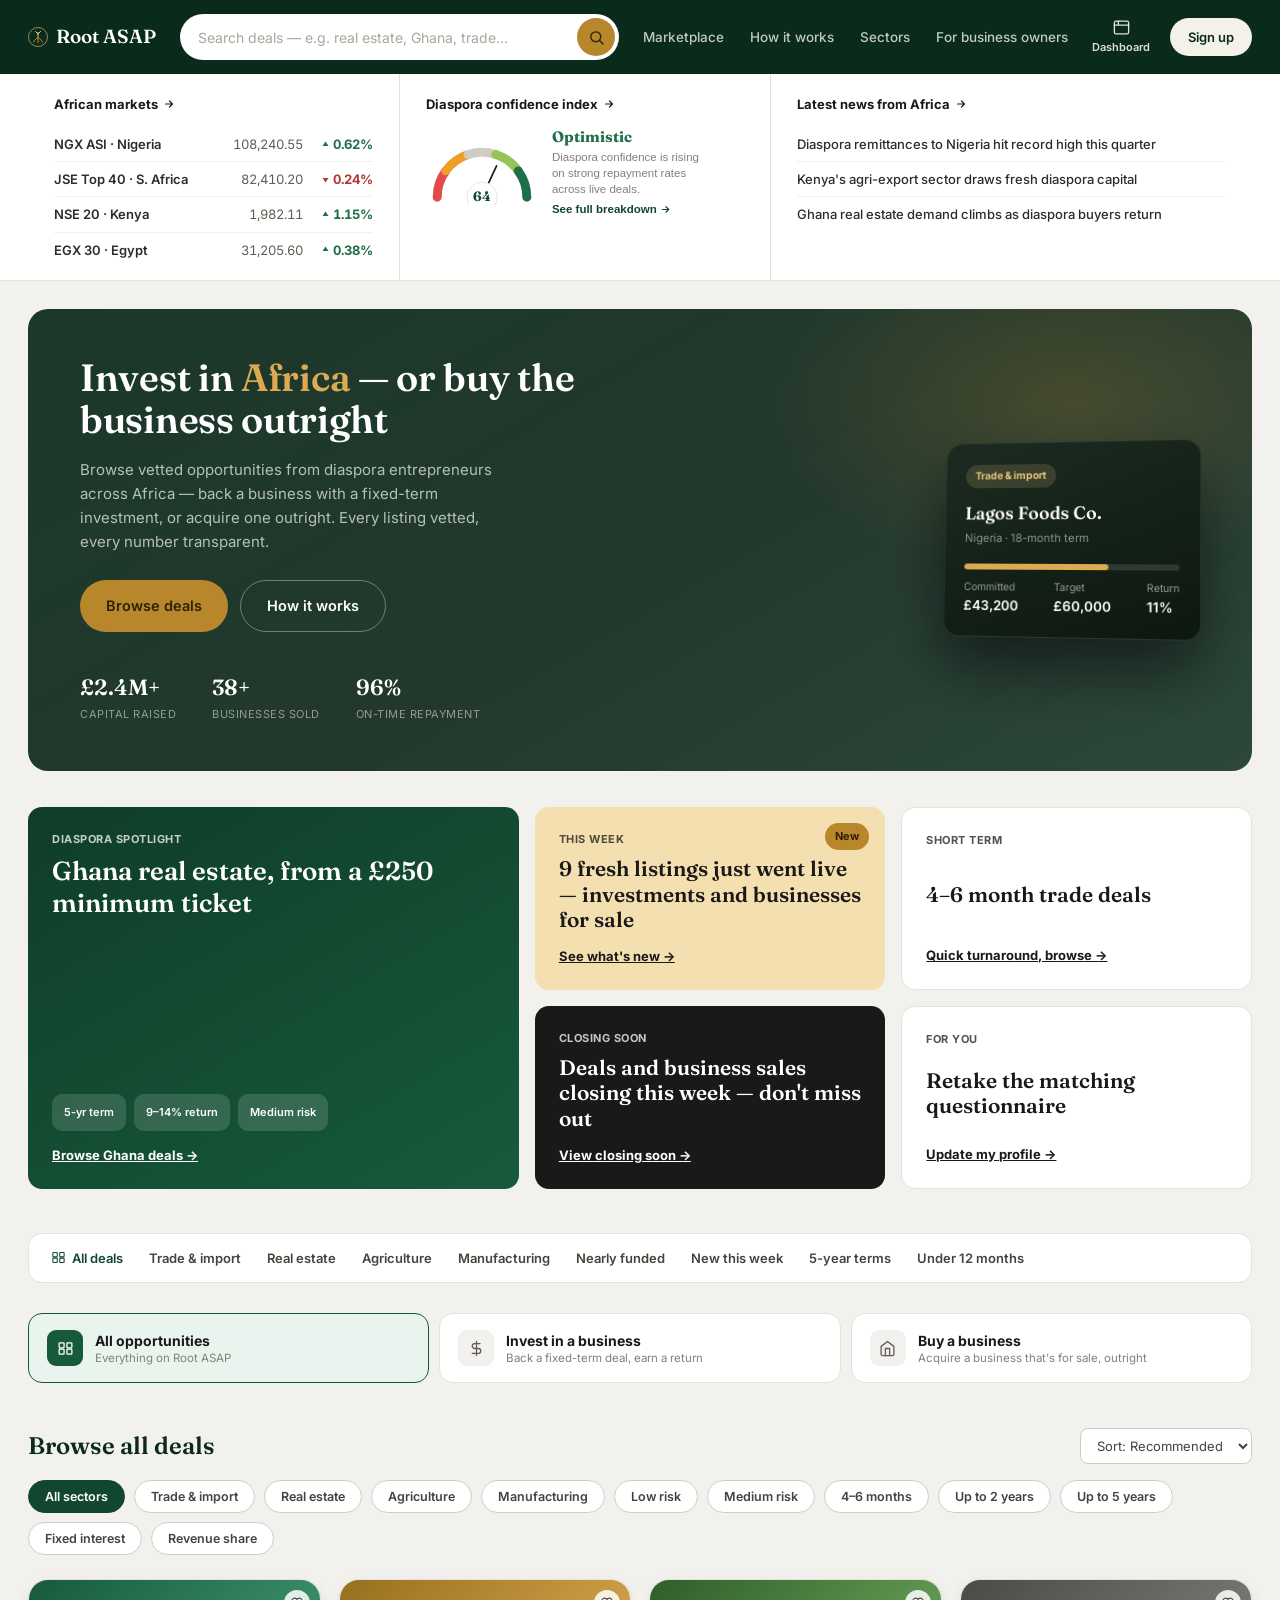
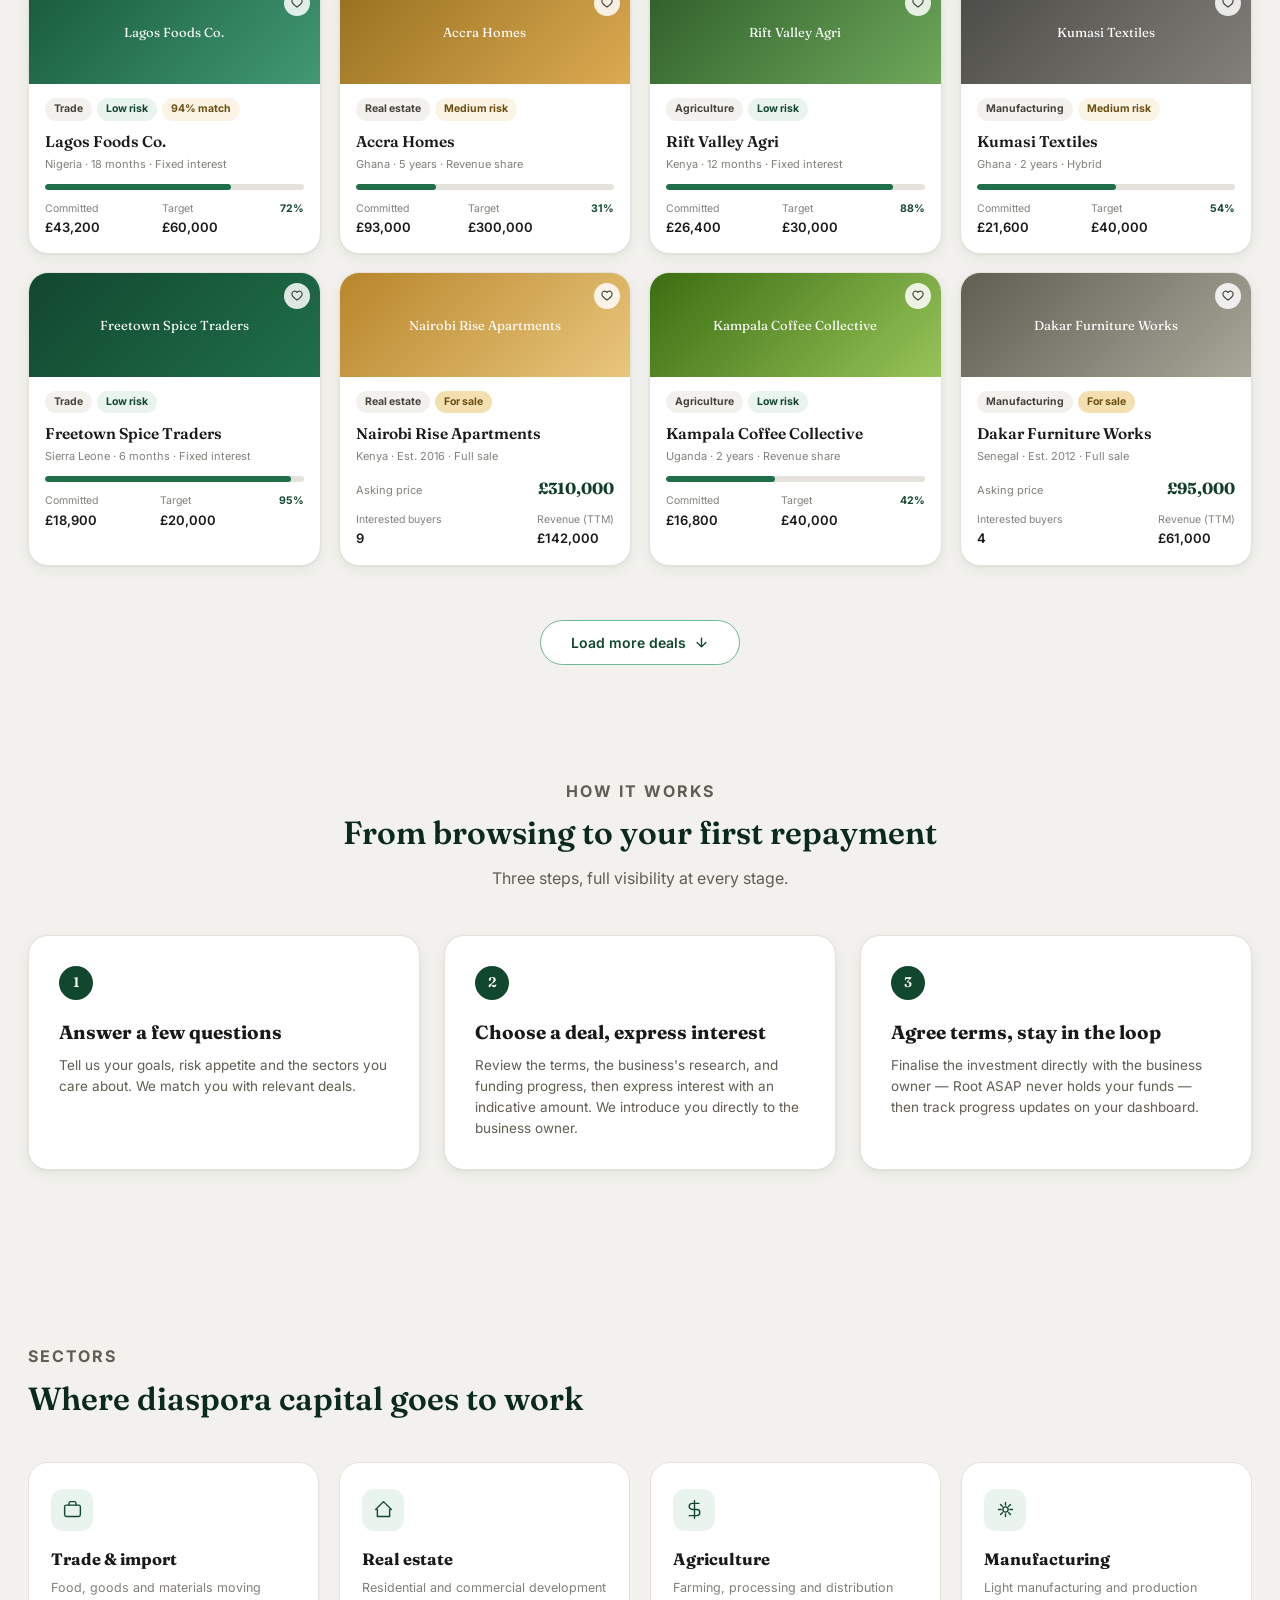
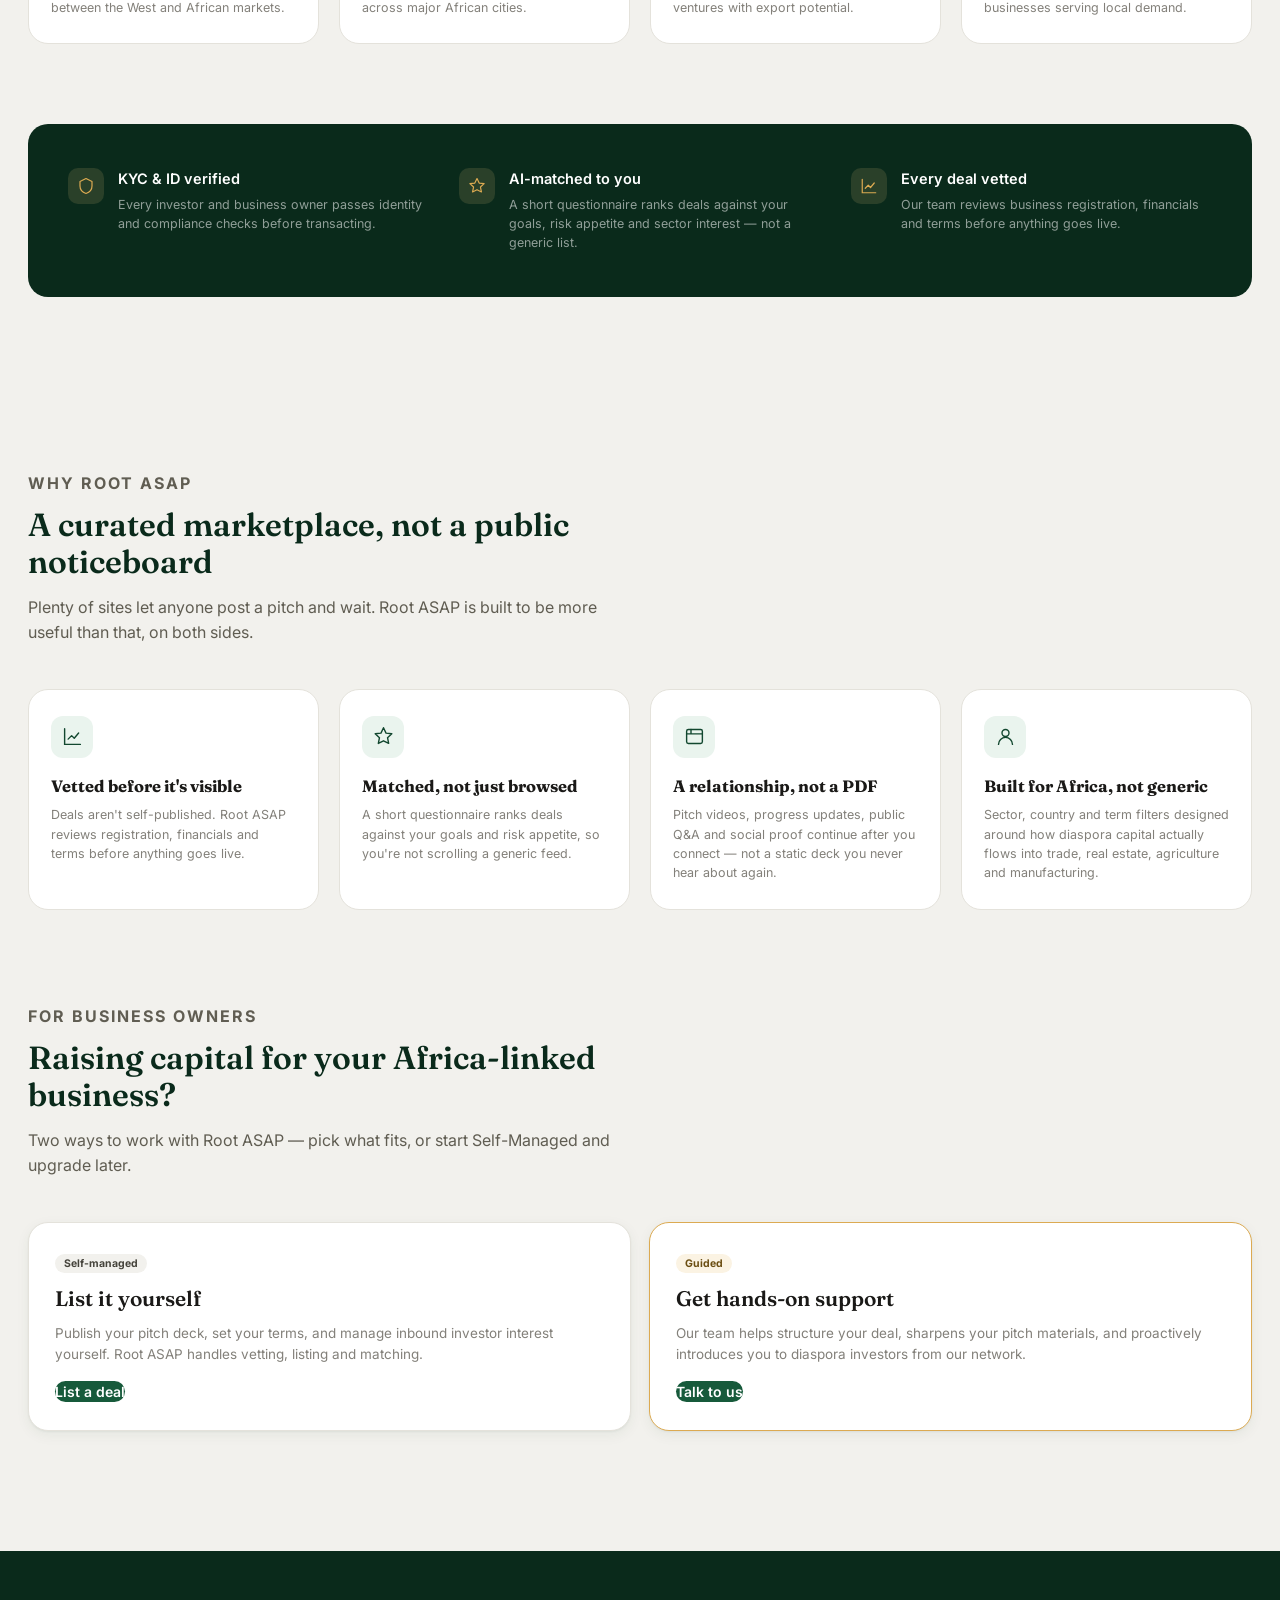
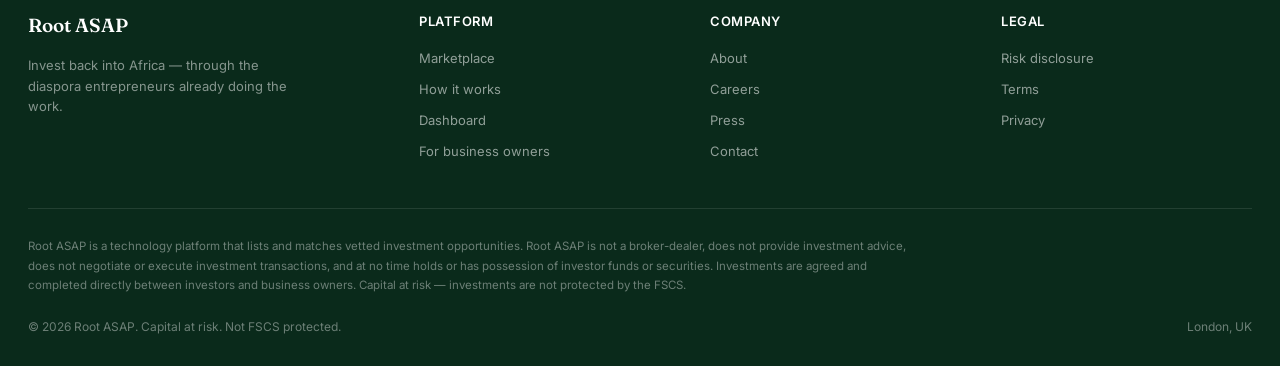
==== commit 72cf471b: "Add files via upload" ====
--- a/index.html
+++ b/index.html
@@ -45,8 +45,8 @@
   nav.mainnav .container{display:flex; align-items:center; gap:24px;}
   .logo{font-family:var(--font-display); font-weight:600; font-size:19px; color:#fff; display:flex; align-items:center; gap:8px; flex-shrink:0;}
   .logo svg{width:20px; height:20px;}
-  .search-bar{flex:1; display:flex; align-items:center; background:#fff; border-radius:var(--radius-pill); padding:4px 4px 4px 18px; max-width:640px;}
-  .search-bar input{border:none; outline:none; flex:1; font-family:var(--font-body); font-size:14px; padding:9px 0; color:var(--gray-800);}
+  .search-bar{flex:1; min-width:0; display:flex; align-items:center; background:#fff; border-radius:var(--radius-pill); padding:4px 4px 4px 18px; max-width:640px;}
+  .search-bar input{border:none; outline:none; flex:1; min-width:0; font-family:var(--font-body); font-size:14px; padding:9px 0; color:var(--gray-800);}
   .search-bar input::placeholder{color:var(--gray-400);}
   .search-bar button{background:var(--gold-500); border:none; border-radius:var(--radius-pill); width:38px; height:38px; display:flex; align-items:center; justify-content:center; cursor:pointer; color:#2E2107;}
   .search-bar button svg{width:17px; height:17px;}
@@ -173,8 +173,12 @@
   .browse-head h2{font-family:var(--font-display); font-size:24px; font-weight:600; color:var(--green-900);}
   .sort-select{font-family:var(--font-body); font-size:13px; padding:8px 12px; border-radius:var(--radius-sm); border:1px solid var(--gray-300); background:#fff; color:var(--gray-700);}
   .filter-pills{display:flex; gap:9px; flex-wrap:wrap; padding-bottom:24px;}
-  .pill{font-size:12.5px; font-weight:600; padding:8px 16px; border-radius:999px; border:1.4px solid var(--gray-300); background:#fff; color:var(--gray-700); cursor:pointer;}
+  .pill{font-family:var(--font-body); font-size:12.5px; font-weight:600; padding:8px 16px; border-radius:999px; border:1.4px solid var(--gray-300); background:#fff; color:var(--gray-700); cursor:pointer; transition:background .12s, border-color .12s, color .12s;}
+  .pill:hover{border-color:var(--green-500);}
+  .pill:focus-visible{outline:2px solid var(--green-600); outline-offset:2px;}
   .pill.active{background:var(--green-700); border-color:var(--green-700); color:#fff;}
+  .filter-empty-msg{font-size:13.5px; color:var(--gray-600); margin:-8px 0 24px;}
+  .filter-empty-msg a{color:var(--green-600); font-weight:600; text-decoration:underline;}
 
   /* ===== DEAL GRID ===== */
   .deal-grid{display:grid; grid-template-columns:repeat(4,1fr); gap:18px; padding-bottom:20px;}
@@ -282,6 +286,12 @@
     .biz-cta{flex-direction:column; text-align:center; padding:36px 24px;}
   }
 
+  @media (max-width:700px){
+    nav.mainnav .container{gap:10px;}
+    .nav-icons > .nav-icon{display:none;}
+    .search-bar{max-width:none;}
+  }
+
   @media (max-width:600px){
     .deal-grid, .sector-grid{grid-template-columns:1fr;}
     .promo-grid{grid-template-columns:1fr;}
@@ -290,6 +300,13 @@
     .hero-band h1{font-size:32px;}
     .container{padding:0 18px;}
     .footer-bottom{flex-direction:column; gap:10px; text-align:center;}
+  }
+
+  @media (max-width:480px){
+    .signup-btn{padding:8px 14px; font-size:12px;}
+    #userChipName{display:none;}
+    .search-bar{padding:4px 4px 4px 14px;}
+    .search-bar input{font-size:13px;}
   }
 </style>
 </head>
@@ -384,9 +401,11 @@
 
       <div class="ticker-col">
         <div class="ticker-head">Latest news from Africa <svg viewBox="0 0 24 24" fill="none" stroke="currentColor" stroke-width="2.4"><path d="M5 12h14M13 6l6 6-6 6" stroke-linecap="round" stroke-linejoin="round"/></svg></div>
-        <a class="news-item" href="news.html?article=remittances-nigeria">Diaspora remittances to Nigeria hit record high this quarter</a>
-        <a class="news-item" href="news.html?article=kenya-agri-export">Kenya's agri-export sector draws fresh diaspora capital</a>
-        <a class="news-item" href="news.html?article=ghana-real-estate">Ghana real estate demand climbs as diaspora buyers return</a>
+        <div id="newsTickerList">
+          <a class="news-item" href="news.html?article=remittances-nigeria">Diaspora remittances to Nigeria hit record high this quarter</a>
+          <a class="news-item" href="news.html?article=kenya-agri-export">Kenya's agri-export sector draws fresh diaspora capital</a>
+          <a class="news-item" href="news.html?article=ghana-real-estate">Ghana real estate demand climbs as diaspora buyers return</a>
+        </div>
       </div>
 
     </div>
@@ -491,7 +510,7 @@
 
   <div class="promo-section">
     <div class="promo-grid">
-      <div class="promo-tile big">
+      <a class="promo-tile big" href="?promo=ghana-realestate#browse">
         <div>
           <div class="kicker">Diaspora spotlight</div>
           <h3>Ghana real estate, from a £250 minimum ticket</h3>
@@ -504,23 +523,23 @@
           </div>
           <p class="link">Browse Ghana deals →</p>
         </div>
-      </div>
-      <div class="promo-tile gold">
+      </a>
+      <a class="promo-tile gold" href="?promo=new#browse">
         <div class="badge-corner">New</div>
         <div class="kicker">This week</div>
         <h3>9 fresh listings just went live — investments and businesses for sale</h3>
         <p class="link">See what's new →</p>
-      </div>
-      <div class="promo-tile cream">
+      </a>
+      <a class="promo-tile cream" href="?promo=short-trade#browse">
         <div class="kicker">Short term</div>
         <h3>4–6 month trade deals</h3>
         <p class="link">Quick turnaround, browse →</p>
-      </div>
-      <div class="promo-tile dark">
+      </a>
+      <a class="promo-tile dark" href="?promo=closing#browse">
         <div class="kicker">Closing soon</div>
         <h3>Deals and business sales closing this week — don't miss out</h3>
         <p class="link">View closing soon →</p>
-      </div>
+      </a>
       <div class="promo-tile cream">
         <div class="kicker">For you</div>
         <h3>Retake the matching questionnaire</h3>
@@ -570,24 +589,25 @@
       </select>
     </div>
 
-    <div class="filter-pills">
-      <span class="pill active">All sectors</span>
-      <span class="pill">Trade &amp; import</span>
-      <span class="pill">Real estate</span>
-      <span class="pill">Agriculture</span>
-      <span class="pill">Manufacturing</span>
-      <span class="pill">Low risk</span>
-      <span class="pill">Medium risk</span>
-      <span class="pill">4–6 months</span>
-      <span class="pill">Up to 2 years</span>
-      <span class="pill">Up to 5 years</span>
-      <span class="pill">Fixed interest</span>
-      <span class="pill">Revenue share</span>
-    </div>
+    <div class="filter-pills" id="filterPills">
+      <button type="button" class="pill active" data-filter="all">All sectors</button>
+      <button type="button" class="pill" data-filter="sector:trade">Trade &amp; import</button>
+      <button type="button" class="pill" data-filter="sector:realestate">Real estate</button>
+      <button type="button" class="pill" data-filter="sector:agri">Agriculture</button>
+      <button type="button" class="pill" data-filter="sector:mfg">Manufacturing</button>
+      <button type="button" class="pill" data-filter="risk:low">Low risk</button>
+      <button type="button" class="pill" data-filter="risk:medium">Medium risk</button>
+      <button type="button" class="pill" data-filter="term:6">4–6 months</button>
+      <button type="button" class="pill" data-filter="term:24">Up to 2 years</button>
+      <button type="button" class="pill" data-filter="term:60">Up to 5 years</button>
+      <button type="button" class="pill" data-filter="interest:fixed">Fixed interest</button>
+      <button type="button" class="pill" data-filter="interest:revenue">Revenue share</button>
+    </div>
+    <p class="filter-empty-msg" id="filterEmptyMsg" style="display:none;">No deals match these filters yet. <a href="#" id="filterEmptyClear">Clear filters</a> and try a different combination.</p>
 
     <div class="deal-grid">
 
-      <a class="deal-card" href="deal.html" data-type="investment">
+      <a class="deal-card" href="deal.html" data-type="investment" data-sector="trade" data-country="Nigeria" data-term-months="18" data-risk="low" data-interest="fixed">
         <div class="thumb trade">Lagos Foods Co.<span class="fav"><svg viewBox="0 0 24 24" fill="none" stroke="currentColor" stroke-width="2"><path d="M20.8 8.6c0 4.7-8.8 10.4-8.8 10.4S3.2 13.3 3.2 8.6a4.8 4.8 0 018.8-2.7A4.8 4.8 0 0120.8 8.6z" stroke-linejoin="round"/></svg></span></div>
         <div class="body">
           <div class="tags"><span class="badge badge-neutral">Trade</span><span class="badge badge-success">Low risk</span><span class="badge badge-warning">94% match</span></div>
@@ -598,7 +618,7 @@
         </div>
       </a>
 
-      <a class="deal-card" href="deal.html" data-type="investment">
+      <a class="deal-card" href="deal.html" data-type="investment" data-sector="realestate" data-country="Ghana" data-term-months="60" data-new="1" data-risk="medium" data-interest="revenue">
         <div class="thumb realestate">Accra Homes<span class="fav"><svg viewBox="0 0 24 24" fill="none" stroke="currentColor" stroke-width="2"><path d="M20.8 8.6c0 4.7-8.8 10.4-8.8 10.4S3.2 13.3 3.2 8.6a4.8 4.8 0 018.8-2.7A4.8 4.8 0 0120.8 8.6z" stroke-linejoin="round"/></svg></span></div>
         <div class="body">
           <div class="tags"><span class="badge badge-neutral">Real estate</span><span class="badge badge-warning">Medium risk</span></div>
@@ -609,7 +629,7 @@
         </div>
       </a>
 
-      <a class="deal-card" href="deal.html" data-type="investment">
+      <a class="deal-card" href="deal.html" data-type="investment" data-sector="agri" data-country="Kenya" data-term-months="12" data-closing="1" data-risk="low" data-interest="fixed">
         <div class="thumb agri">Rift Valley Agri<span class="fav"><svg viewBox="0 0 24 24" fill="none" stroke="currentColor" stroke-width="2"><path d="M20.8 8.6c0 4.7-8.8 10.4-8.8 10.4S3.2 13.3 3.2 8.6a4.8 4.8 0 018.8-2.7A4.8 4.8 0 0120.8 8.6z" stroke-linejoin="round"/></svg></span></div>
         <div class="body">
           <div class="tags"><span class="badge badge-neutral">Agriculture</span><span class="badge badge-success">Low risk</span></div>
@@ -620,7 +640,7 @@
         </div>
       </a>
 
-      <a class="deal-card" href="deal.html" data-type="investment">
+      <a class="deal-card" href="deal.html" data-type="investment" data-sector="mfg" data-country="Ghana" data-term-months="24" data-new="1" data-risk="medium" data-interest="hybrid">
         <div class="thumb mfg">Kumasi Textiles<span class="fav"><svg viewBox="0 0 24 24" fill="none" stroke="currentColor" stroke-width="2"><path d="M20.8 8.6c0 4.7-8.8 10.4-8.8 10.4S3.2 13.3 3.2 8.6a4.8 4.8 0 018.8-2.7A4.8 4.8 0 0120.8 8.6z" stroke-linejoin="round"/></svg></span></div>
         <div class="body">
           <div class="tags"><span class="badge badge-neutral">Manufacturing</span><span class="badge badge-warning">Medium risk</span></div>
@@ -631,7 +651,7 @@
         </div>
       </a>
 
-      <a class="deal-card" href="deal.html" data-type="investment">
+      <a class="deal-card" href="deal.html" data-type="investment" data-sector="trade" data-country="Sierra Leone" data-term-months="6" data-closing="1" data-risk="low" data-interest="fixed">
         <div class="thumb trade" style="background:linear-gradient(135deg, var(--green-700), var(--green-500));">Freetown Spice Traders<span class="fav"><svg viewBox="0 0 24 24" fill="none" stroke="currentColor" stroke-width="2"><path d="M20.8 8.6c0 4.7-8.8 10.4-8.8 10.4S3.2 13.3 3.2 8.6a4.8 4.8 0 018.8-2.7A4.8 4.8 0 0120.8 8.6z" stroke-linejoin="round"/></svg></span></div>
         <div class="body">
           <div class="tags"><span class="badge badge-neutral">Trade</span><span class="badge badge-success">Low risk</span></div>
@@ -642,7 +662,7 @@
         </div>
       </a>
 
-      <a class="deal-card" href="deal-sale.html" data-type="sale">
+      <a class="deal-card" href="deal-sale.html" data-type="sale" data-sector="realestate" data-country="Kenya" data-new="1">
         <div class="thumb realestate" style="background:linear-gradient(135deg, var(--gold-500), var(--gold-200));">Nairobi Rise Apartments<span class="fav"><svg viewBox="0 0 24 24" fill="none" stroke="currentColor" stroke-width="2"><path d="M20.8 8.6c0 4.7-8.8 10.4-8.8 10.4S3.2 13.3 3.2 8.6a4.8 4.8 0 018.8-2.7A4.8 4.8 0 0120.8 8.6z" stroke-linejoin="round"/></svg></span></div>
         <div class="body">
           <div class="tags"><span class="badge badge-neutral">Real estate</span><span class="badge badge-sale">For sale</span></div>
@@ -653,7 +673,7 @@
         </div>
       </a>
 
-      <a class="deal-card" href="deal.html" data-type="investment">
+      <a class="deal-card" href="deal.html" data-type="investment" data-sector="agri" data-country="Uganda" data-term-months="24" data-new="1" data-risk="low" data-interest="revenue">
         <div class="thumb agri" style="background:linear-gradient(135deg, #3B6D11, #97C459);">Kampala Coffee Collective<span class="fav"><svg viewBox="0 0 24 24" fill="none" stroke="currentColor" stroke-width="2"><path d="M20.8 8.6c0 4.7-8.8 10.4-8.8 10.4S3.2 13.3 3.2 8.6a4.8 4.8 0 018.8-2.7A4.8 4.8 0 0120.8 8.6z" stroke-linejoin="round"/></svg></span></div>
         <div class="body">
           <div class="tags"><span class="badge badge-neutral">Agriculture</span><span class="badge badge-success">Low risk</span></div>
@@ -664,7 +684,7 @@
         </div>
       </a>
 
-      <a class="deal-card" href="deal-sale.html" data-type="sale">
+      <a class="deal-card" href="deal-sale.html" data-type="sale" data-sector="mfg" data-country="Senegal" data-new="1">
         <div class="thumb mfg" style="background:linear-gradient(135deg, #605D52, #A9A69A);">Dakar Furniture Works<span class="fav"><svg viewBox="0 0 24 24" fill="none" stroke="currentColor" stroke-width="2"><path d="M20.8 8.6c0 4.7-8.8 10.4-8.8 10.4S3.2 13.3 3.2 8.6a4.8 4.8 0 018.8-2.7A4.8 4.8 0 0120.8 8.6z" stroke-linejoin="round"/></svg></span></div>
         <div class="body">
           <div class="tags"><span class="badge badge-neutral">Manufacturing</span><span class="badge badge-sale">For sale</span></div>
@@ -675,7 +695,7 @@
         </div>
       </a>
 
-      <a class="deal-card is-hidden" href="deal-sale.html" data-type="sale">
+      <a class="deal-card is-hidden" href="deal-sale.html" data-type="sale" data-sector="trade" data-country="Côte d'Ivoire" data-new="1">
         <div class="thumb trade" style="background:linear-gradient(135deg, var(--green-500), var(--green-300));">Abidjan Cocoa Exports<span class="fav"><svg viewBox="0 0 24 24" fill="none" stroke="currentColor" stroke-width="2"><path d="M20.8 8.6c0 4.7-8.8 10.4-8.8 10.4S3.2 13.3 3.2 8.6a4.8 4.8 0 018.8-2.7A4.8 4.8 0 0120.8 8.6z" stroke-linejoin="round"/></svg></span></div>
         <div class="body">
           <div class="tags"><span class="badge badge-neutral">Trade</span><span class="badge badge-sale">For sale</span></div>
@@ -686,7 +706,7 @@
         </div>
       </a>
 
-      <a class="deal-card is-hidden" href="deal.html" data-type="investment">
+      <a class="deal-card is-hidden" href="deal.html" data-type="investment" data-sector="realestate" data-country="Rwanda" data-term-months="60" data-new="1" data-risk="medium" data-interest="revenue">
         <div class="thumb realestate" style="background:linear-gradient(135deg, var(--gold-400), var(--gold-100));">Kigali Green Homes<span class="fav"><svg viewBox="0 0 24 24" fill="none" stroke="currentColor" stroke-width="2"><path d="M20.8 8.6c0 4.7-8.8 10.4-8.8 10.4S3.2 13.3 3.2 8.6a4.8 4.8 0 018.8-2.7A4.8 4.8 0 0120.8 8.6z" stroke-linejoin="round"/></svg></span></div>
         <div class="body">
           <div class="tags"><span class="badge badge-neutral">Real estate</span><span class="badge badge-warning">Medium risk</span></div>
@@ -697,7 +717,7 @@
         </div>
       </a>
 
-      <a class="deal-card is-hidden" href="deal-sale.html" data-type="sale">
+      <a class="deal-card is-hidden" href="deal-sale.html" data-type="sale" data-sector="agri" data-country="Kenya" data-new="1">
         <div class="thumb agri" style="background:linear-gradient(135deg, #4A7A20, #8FBF5A);">Nakuru Dairy Farms<span class="fav"><svg viewBox="0 0 24 24" fill="none" stroke="currentColor" stroke-width="2"><path d="M20.8 8.6c0 4.7-8.8 10.4-8.8 10.4S3.2 13.3 3.2 8.6a4.8 4.8 0 018.8-2.7A4.8 4.8 0 0120.8 8.6z" stroke-linejoin="round"/></svg></span></div>
         <div class="body">
           <div class="tags"><span class="badge badge-neutral">Agriculture</span><span class="badge badge-sale">For sale</span></div>
@@ -708,7 +728,7 @@
         </div>
       </a>
 
-      <a class="deal-card is-hidden" href="deal.html" data-type="investment">
+      <a class="deal-card is-hidden" href="deal.html" data-type="investment" data-sector="mfg" data-country="Ghana" data-term-months="18" data-new="1" data-risk="medium" data-interest="fixed">
         <div class="thumb mfg" style="background:linear-gradient(135deg, #45433B, #83807A);">Tema Steel Works<span class="fav"><svg viewBox="0 0 24 24" fill="none" stroke="currentColor" stroke-width="2"><path d="M20.8 8.6c0 4.7-8.8 10.4-8.8 10.4S3.2 13.3 3.2 8.6a4.8 4.8 0 018.8-2.7A4.8 4.8 0 0120.8 8.6z" stroke-linejoin="round"/></svg></span></div>
         <div class="body">
           <div class="tags"><span class="badge badge-neutral">Manufacturing</span><span class="badge badge-warning">Medium risk</span></div>
@@ -941,24 +961,149 @@
   var headingText = { all: 'Browse all deals', investment: 'Browse investment opportunities', sale: 'Browse businesses for sale' };
   var currentType = 'all';
 
+  // sector/risk/term/interest filter pills below the deal-type toggle — each pill
+  // toggles independently and a card must match every active pill (AND across pills)
+  var pillBtns = document.querySelectorAll('#filterPills .pill');
+  var allPillBtn = document.querySelector('#filterPills .pill[data-filter="all"]');
+  var emptyMsg = document.getElementById('filterEmptyMsg');
+  var emptyClearLink = document.getElementById('filterEmptyClear');
+  var activePillFilters = [];
+
+  function cardMatchesPill(card, filterKey){
+    var parts = filterKey.split(':');
+    var cat = parts[0], val = parts[1];
+    if(cat === 'sector') return card.getAttribute('data-sector') === val;
+    if(cat === 'risk') return card.getAttribute('data-risk') === val;
+    if(cat === 'interest') return card.getAttribute('data-interest') === val;
+    if(cat === 'term'){
+      var months = parseInt(card.getAttribute('data-term-months'), 10);
+      return !!months && months <= parseInt(val, 10);
+    }
+    return true;
+  }
+
+  // promo tiles (Ghana real estate spotlight, This week, Short term, Closing soon) link here
+  // with a ?promo=<key> param — define what each one means and how to describe it.
+  var promoMatchers = {
+    'ghana-realestate': {
+      label: 'Ghana real estate deals',
+      match: function(card){ return card.getAttribute('data-country') === 'Ghana' && card.getAttribute('data-sector') === 'realestate'; }
+    },
+    'new': {
+      label: '9 fresh listings from this week',
+      match: function(card){ return card.getAttribute('data-new') === '1'; }
+    },
+    'short-trade': {
+      label: 'Short-term trade deals (4–6 months)',
+      match: function(card){
+        if(card.getAttribute('data-sector') !== 'trade') return false;
+        var months = parseInt(card.getAttribute('data-term-months'), 10);
+        return (months && months <= 6) || card.getAttribute('data-type') === 'sale';
+      }
+    },
+    'closing': {
+      label: 'Closing soon',
+      match: function(card){ return card.getAttribute('data-closing') === '1'; }
+    }
+  };
+
+  var params = new URLSearchParams(window.location.search);
+  var activePromo = params.get('promo');
+  if(activePromo && !promoMatchers[activePromo]) activePromo = null;
+
   function applyVisibility(){
+    var visibleCount = 0;
+    var pillsActive = activePillFilters.length > 0;
     dealCards.forEach(function(card){
       var matchesType = currentType === 'all' || card.getAttribute('data-type') === currentType;
-      var loadMoreHidden = card.classList.contains('is-hidden');
-      card.style.display = (matchesType && !loadMoreHidden) ? '' : 'none';
+      var matchesPromo = !activePromo || promoMatchers[activePromo].match(card);
+      var matchesPills = !pillsActive || activePillFilters.every(function(f){ return cardMatchesPill(card, f); });
+      // a promo filter (e.g. "9 fresh listings") or an active pill filter should surface
+      // matching cards even if they're normally held back for the load-more pagination
+      var loadMoreHidden = !activePromo && !pillsActive && card.classList.contains('is-hidden');
+      var shouldShow = matchesType && matchesPromo && matchesPills && !loadMoreHidden;
+      // .deal-card.is-hidden{display:none} in CSS beats an empty inline style while the
+      // class is still present, so explicitly set 'block' (the card's base display value)
+      // rather than clearing the inline style, and drop the class when a promo/pill surfaces it.
+      if(shouldShow){
+        card.style.display = 'block';
+        if(activePromo || pillsActive) card.classList.remove('is-hidden');
+        visibleCount++;
+      } else {
+        card.style.display = 'none';
+      }
     });
-  }
+    if(emptyMsg) emptyMsg.style.display = visibleCount === 0 ? 'block' : 'none';
+  }
+
+  function clearPillFilters(){
+    activePillFilters = [];
+    pillBtns.forEach(function(p){ p.classList.remove('active'); });
+    if(allPillBtn) allPillBtn.classList.add('active');
+  }
+
+  function renderPromoBanner(){
+    if(!browseHeading) return;
+    if(activePromo){
+      browseHeading.textContent = promoMatchers[activePromo].label;
+      if(!document.getElementById('clearPromoLink')){
+        var clear = document.createElement('a');
+        clear.id = 'clearPromoLink';
+        clear.href = 'index.html#browse';
+        clear.textContent = '✕ Clear filter';
+        clear.style.cssText = 'display:inline-block; margin-left:12px; font-size:12.5px; font-weight:700; color:var(--green-600); text-decoration:underline; vertical-align:middle;';
+        browseHeading.appendChild(clear);
+      }
+    } else {
+      browseHeading.textContent = headingText[currentType] || headingText.all;
+    }
+  }
+
   applyVisibility();
+  renderPromoBanner();
+
+  if(activePromo){
+    var browseSection = document.getElementById('browse');
+    if(browseSection) browseSection.scrollIntoView({ behavior: 'smooth', block: 'start' });
+  }
 
   dttBtns.forEach(function(dtt){
     dtt.addEventListener('click', function(){
       dttBtns.forEach(function(b){ b.classList.remove('active'); });
       dtt.classList.add('active');
       currentType = dtt.getAttribute('data-type');
-      if(browseHeading) browseHeading.textContent = headingText[currentType] || headingText.all;
+      renderPromoBanner();
       applyVisibility();
     });
   });
+
+  pillBtns.forEach(function(pill){
+    pill.addEventListener('click', function(){
+      var key = pill.getAttribute('data-filter');
+      if(key === 'all'){
+        clearPillFilters();
+      } else {
+        var idx = activePillFilters.indexOf(key);
+        if(idx > -1){
+          activePillFilters.splice(idx, 1);
+          pill.classList.remove('active');
+        } else {
+          activePillFilters.push(key);
+          pill.classList.add('active');
+        }
+        if(allPillBtn) allPillBtn.classList.toggle('active', activePillFilters.length === 0);
+      }
+      applyVisibility();
+    });
+  });
+
+  if(emptyClearLink){
+    emptyClearLink.addEventListener('click', function(e){
+      e.preventDefault();
+      clearPillFilters();
+      applyVisibility();
+    });
+  }
 
   if(btn){
     btn.addEventListener('click', function(){
@@ -970,6 +1115,35 @@
     });
   }
 })();
+
+// live African news ticker (Mediastack via serverless proxy, falls back to static headlines on any failure)
+(function(){
+  var list = document.getElementById('newsTickerList');
+  if(!list) return;
+
+  function slugify(text){
+    return text.toLowerCase().replace(/[^a-z0-9]+/g, '-').replace(/(^-|-$)/g, '').slice(0, 60);
+  }
+
+  fetch('/.netlify/functions/news')
+    .then(function(res){ if(!res.ok) throw new Error('news fetch failed'); return res.json(); })
+    .then(function(data){
+      var articles = (data && data.articles) || [];
+      if(!articles.length) return; // keep static fallback markup already in the DOM
+      var html = articles.slice(0, 3).map(function(a){
+        var slug = slugify(a.title || 'news');
+        return '<a class="news-item" href="news.html?article=' + encodeURIComponent(slug) +
+          '&headline=' + encodeURIComponent(a.title || '') +
+          '&src=' + encodeURIComponent(a.url || '') + '">' +
+          (a.title || '').replace(/</g, '&lt;') + '</a>';
+      }).join('');
+      list.innerHTML = html;
+    })
+    .catch(function(){
+      // network error, missing API key, or function not deployed yet — silently keep the static fallback headlines
+    });
+})();
+
 </script>
 <script src="notifications.js"></script>
 </body>
